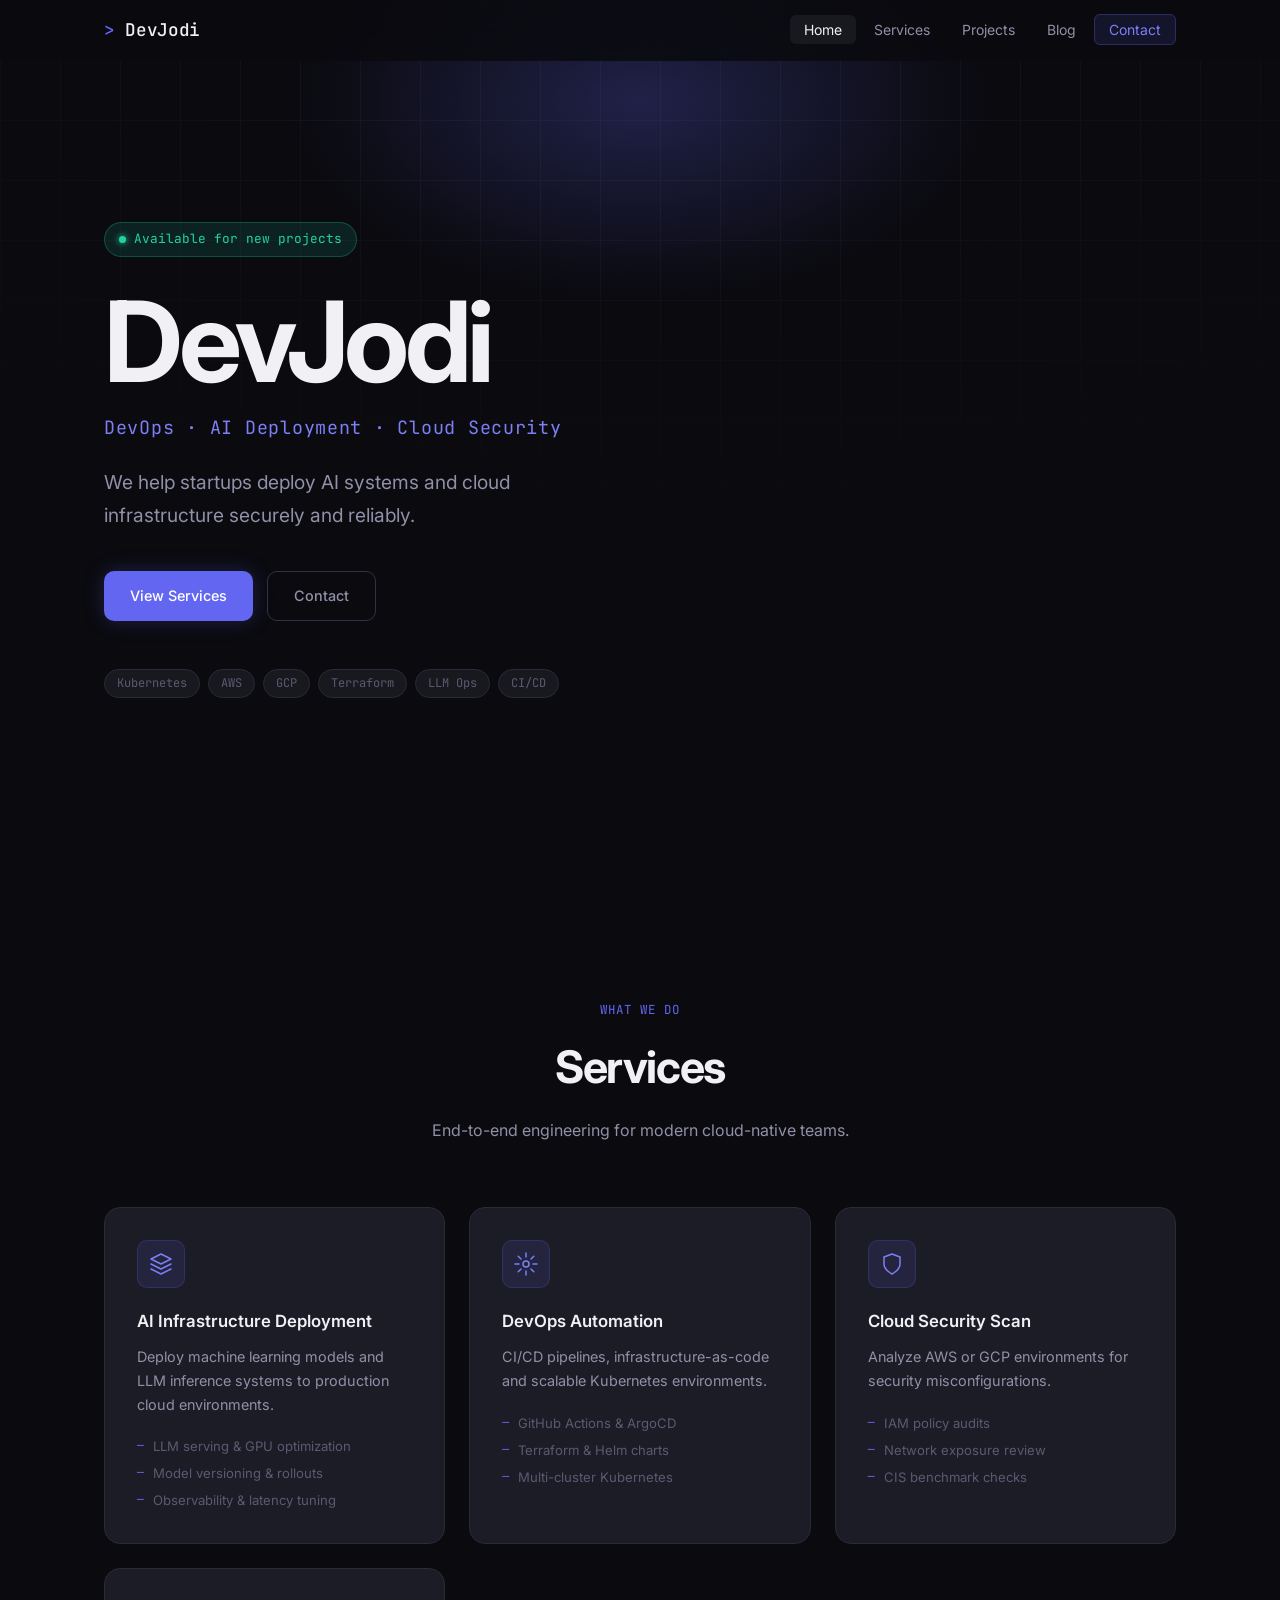
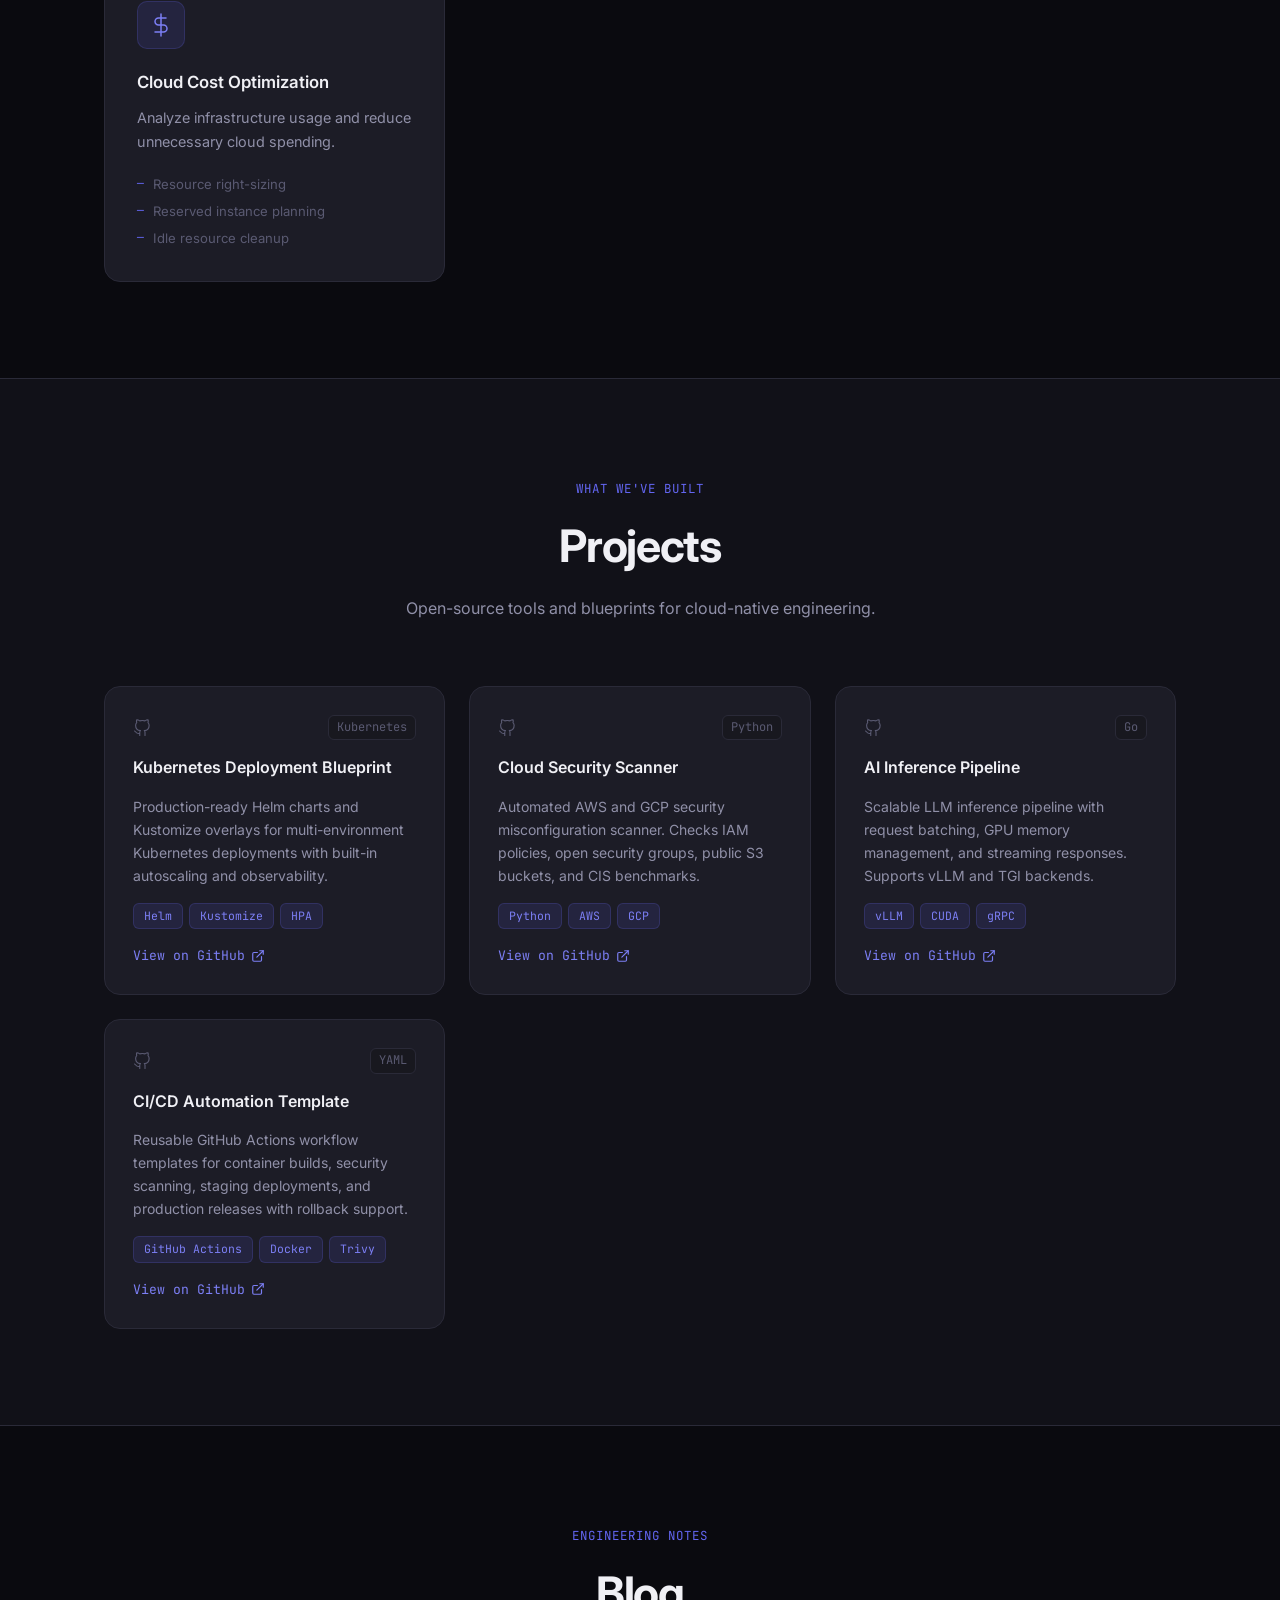
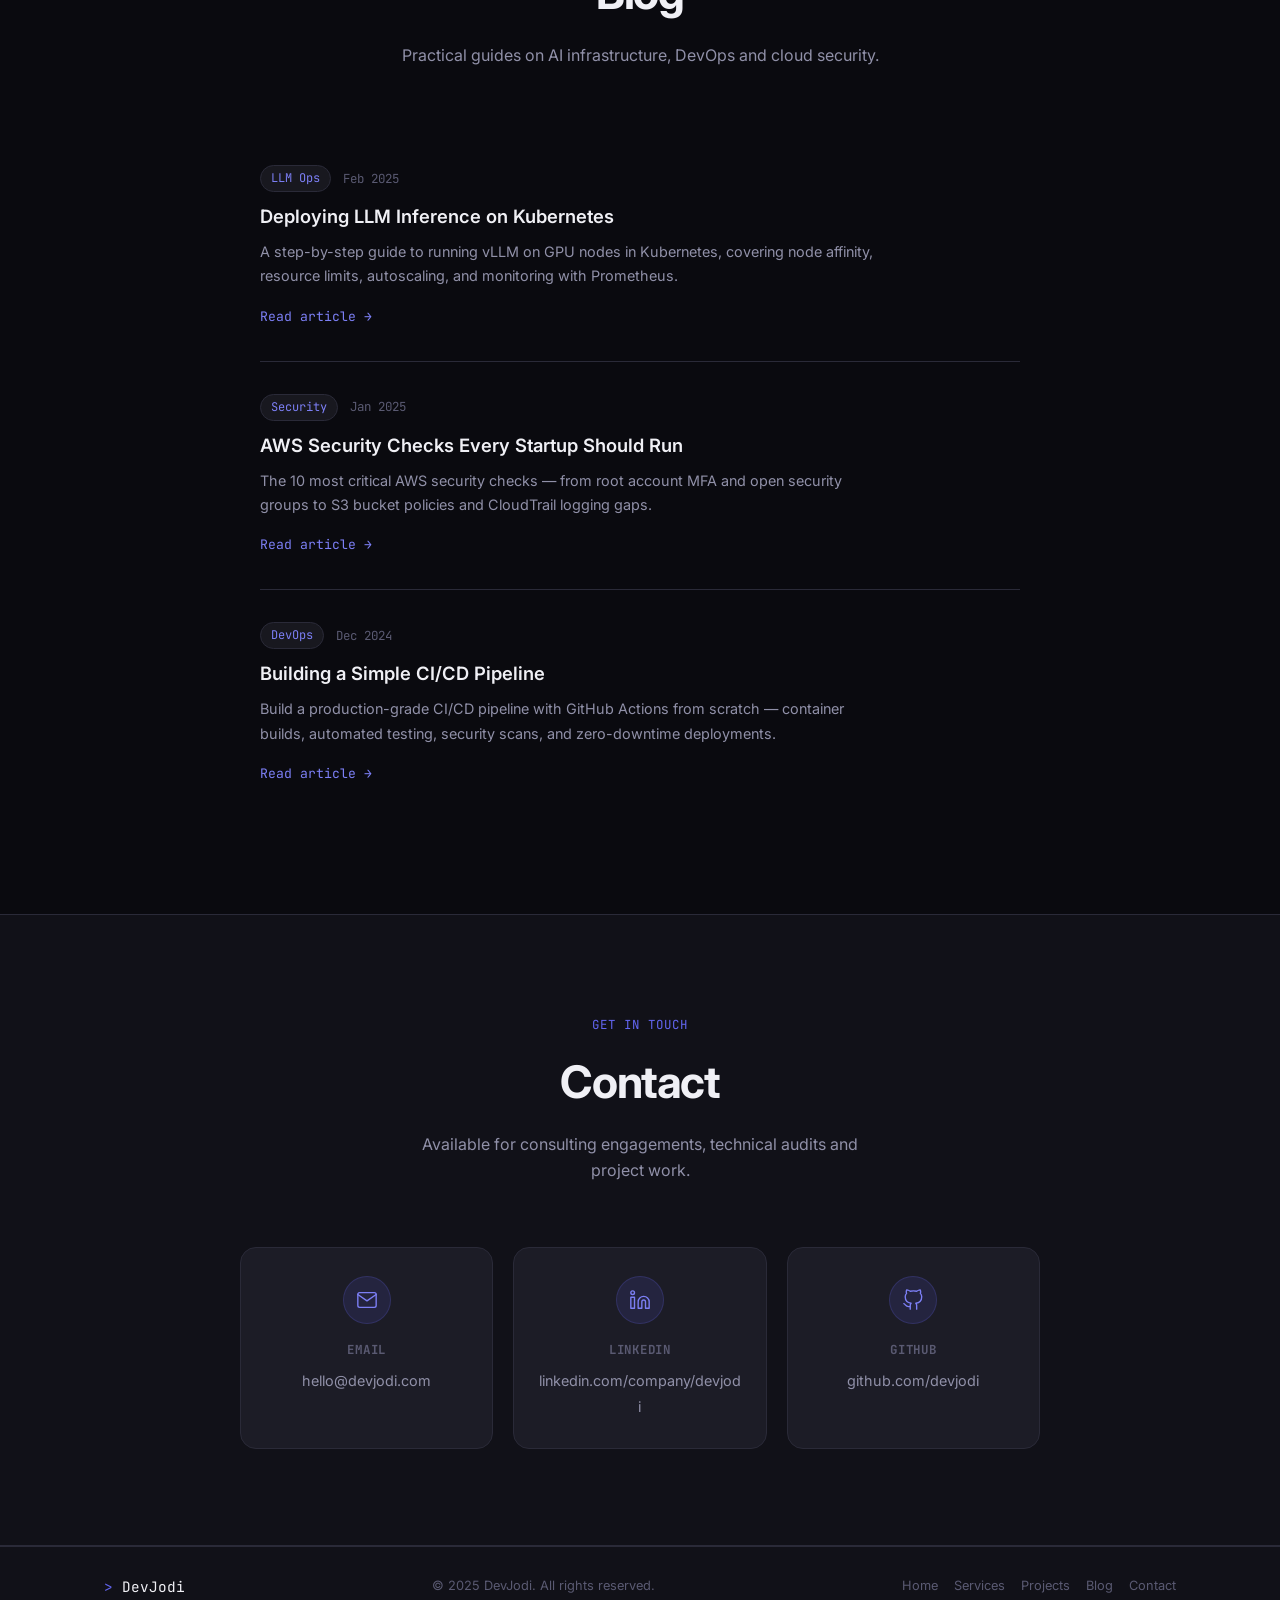
==== index.html @ d2d3ab23 "Initial commit: DevJodi static studio site Co-Authored-By: Claude Sonnet 4.6 <noreply@anthropic.com>" ====
<!DOCTYPE html>
<html lang="en">
<head>
  <meta charset="UTF-8" />
  <meta name="viewport" content="width=device-width, initial-scale=1.0" />
  <meta name="description" content="DevJodi — DevOps, AI Deployment and Cloud Security consulting studio. We help startups deploy AI systems and cloud infrastructure securely and reliably." />
  <meta name="keywords" content="DevOps, AI deployment, cloud security, Kubernetes, AWS, GCP, CI/CD, MLOps, infrastructure" />
  <meta name="author" content="DevJodi" />
  <meta property="og:title" content="DevJodi — DevOps · AI Deployment · Cloud Security" />
  <meta property="og:description" content="We help startups deploy AI systems and cloud infrastructure securely and reliably." />
  <meta property="og:type" content="website" />
  <meta property="og:url" content="https://devjodi.com" />
  <meta name="twitter:card" content="summary_large_image" />
  <meta name="twitter:title" content="DevJodi — DevOps · AI Deployment · Cloud Security" />
  <meta name="twitter:description" content="We help startups deploy AI systems and cloud infrastructure securely and reliably." />
  <title>DevJodi — DevOps · AI Deployment · Cloud Security</title>
  <link rel="canonical" href="https://devjodi.com" />
  <link rel="stylesheet" href="assets/css/style.css" />
  <link rel="preconnect" href="https://fonts.googleapis.com" />
  <link rel="preconnect" href="https://fonts.gstatic.com" crossorigin />
  <link href="https://fonts.googleapis.com/css2?family=Inter:wght@400;500;600;700&family=JetBrains+Mono:wght@400;500&display=swap" rel="stylesheet" />
</head>
<body>

  <!-- Navigation -->
  <nav class="nav" id="nav">
    <div class="nav__inner">
      <a href="#home" class="nav__logo">DevJodi</a>
      <button class="nav__toggle" id="navToggle" aria-label="Toggle menu" aria-expanded="false">
        <span></span><span></span><span></span>
      </button>
      <ul class="nav__links" id="navLinks">
        <li><a href="#home" class="nav__link">Home</a></li>
        <li><a href="#services" class="nav__link">Services</a></li>
        <li><a href="#projects" class="nav__link">Projects</a></li>
        <li><a href="#blog" class="nav__link">Blog</a></li>
        <li><a href="#contact" class="nav__link nav__link--cta">Contact</a></li>
      </ul>
    </div>
  </nav>

  <main>

    <!-- Hero / Home -->
    <section class="hero" id="home">
      <div class="container">
        <div class="hero__badge">
          <span class="badge__dot"></span>
          Available for new projects
        </div>
        <h1 class="hero__title">DevJodi</h1>
        <p class="hero__subtitle">DevOps · AI Deployment · Cloud Security</p>
        <p class="hero__description">
          We help startups deploy AI systems and cloud infrastructure securely and reliably.
        </p>
        <div class="hero__actions">
          <a href="#services" class="btn btn--primary">View Services</a>
          <a href="#contact" class="btn btn--ghost">Contact</a>
        </div>
        <div class="hero__tech">
          <span class="tech-tag">Kubernetes</span>
          <span class="tech-tag">AWS</span>
          <span class="tech-tag">GCP</span>
          <span class="tech-tag">Terraform</span>
          <span class="tech-tag">LLM Ops</span>
          <span class="tech-tag">CI/CD</span>
        </div>
      </div>
    </section>

    <!-- Services -->
    <section class="section" id="services">
      <div class="container">
        <div class="section__header">
          <span class="section__label">What we do</span>
          <h2 class="section__title">Services</h2>
          <p class="section__desc">End-to-end engineering for modern cloud-native teams.</p>
        </div>
        <div class="grid grid--2">

          <div class="card">
            <div class="card__icon">
              <svg width="24" height="24" viewBox="0 0 24 24" fill="none" stroke="currentColor" stroke-width="1.5" stroke-linecap="round" stroke-linejoin="round"><path d="M12 2L2 7l10 5 10-5-10-5z"/><path d="M2 17l10 5 10-5"/><path d="M2 12l10 5 10-5"/></svg>
            </div>
            <h3 class="card__title">AI Infrastructure Deployment</h3>
            <p class="card__text">Deploy machine learning models and LLM inference systems to production cloud environments.</p>
            <ul class="card__list">
              <li>LLM serving &amp; GPU optimization</li>
              <li>Model versioning &amp; rollouts</li>
              <li>Observability &amp; latency tuning</li>
            </ul>
          </div>

          <div class="card">
            <div class="card__icon">
              <svg width="24" height="24" viewBox="0 0 24 24" fill="none" stroke="currentColor" stroke-width="1.5" stroke-linecap="round" stroke-linejoin="round"><circle cx="12" cy="12" r="3"/><path d="M12 1v4M12 19v4M4.22 4.22l2.83 2.83M16.95 16.95l2.83 2.83M1 12h4M19 12h4M4.22 19.78l2.83-2.83M16.95 7.05l2.83-2.83"/></svg>
            </div>
            <h3 class="card__title">DevOps Automation</h3>
            <p class="card__text">CI/CD pipelines, infrastructure-as-code and scalable Kubernetes environments.</p>
            <ul class="card__list">
              <li>GitHub Actions &amp; ArgoCD</li>
              <li>Terraform &amp; Helm charts</li>
              <li>Multi-cluster Kubernetes</li>
            </ul>
          </div>

          <div class="card">
            <div class="card__icon">
              <svg width="24" height="24" viewBox="0 0 24 24" fill="none" stroke="currentColor" stroke-width="1.5" stroke-linecap="round" stroke-linejoin="round"><path d="M12 22s8-4 8-10V5l-8-3-8 3v7c0 6 8 10 8 10z"/></svg>
            </div>
            <h3 class="card__title">Cloud Security Scan</h3>
            <p class="card__text">Analyze AWS or GCP environments for security misconfigurations.</p>
            <ul class="card__list">
              <li>IAM policy audits</li>
              <li>Network exposure review</li>
              <li>CIS benchmark checks</li>
            </ul>
          </div>

          <div class="card">
            <div class="card__icon">
              <svg width="24" height="24" viewBox="0 0 24 24" fill="none" stroke="currentColor" stroke-width="1.5" stroke-linecap="round" stroke-linejoin="round"><line x1="12" y1="1" x2="12" y2="23"/><path d="M17 5H9.5a3.5 3.5 0 0 0 0 7h5a3.5 3.5 0 0 1 0 7H6"/></svg>
            </div>
            <h3 class="card__title">Cloud Cost Optimization</h3>
            <p class="card__text">Analyze infrastructure usage and reduce unnecessary cloud spending.</p>
            <ul class="card__list">
              <li>Resource right-sizing</li>
              <li>Reserved instance planning</li>
              <li>Idle resource cleanup</li>
            </ul>
          </div>

        </div>
      </div>
    </section>

    <!-- Projects -->
    <section class="section section--alt" id="projects">
      <div class="container">
        <div class="section__header">
          <span class="section__label">What we've built</span>
          <h2 class="section__title">Projects</h2>
          <p class="section__desc">Open-source tools and blueprints for cloud-native engineering.</p>
        </div>
        <div class="grid grid--2">

          <div class="project-card">
            <div class="project-card__header">
              <svg class="project-card__repo-icon" width="18" height="18" viewBox="0 0 24 24" fill="none" stroke="currentColor" stroke-width="1.5" stroke-linecap="round" stroke-linejoin="round"><path d="M9 19c-5 1.5-5-2.5-7-3m14 6v-3.87a3.37 3.37 0 0 0-.94-2.61c3.14-.35 6.44-1.54 6.44-7A5.44 5.44 0 0 0 20 4.77 5.07 5.07 0 0 0 19.91 1S18.73.65 16 2.48a13.38 13.38 0 0 0-7 0C6.27.65 5.09 1 5.09 1A5.07 5.07 0 0 0 5 4.77a5.44 5.44 0 0 0-1.5 3.78c0 5.42 3.3 6.61 6.44 7A3.37 3.37 0 0 0 9 18.13V22"/></svg>
              <span class="project-card__lang">Kubernetes</span>
            </div>
            <h3 class="project-card__title">Kubernetes Deployment Blueprint</h3>
            <p class="project-card__text">Production-ready Helm charts and Kustomize overlays for multi-environment Kubernetes deployments with built-in autoscaling and observability.</p>
            <div class="project-card__tags">
              <span class="tag">Helm</span>
              <span class="tag">Kustomize</span>
              <span class="tag">HPA</span>
            </div>
            <a href="https://github.com/devjodi" class="project-card__link" target="_blank" rel="noopener noreferrer">
              View on GitHub
              <svg width="14" height="14" viewBox="0 0 24 24" fill="none" stroke="currentColor" stroke-width="2" stroke-linecap="round" stroke-linejoin="round"><path d="M18 13v6a2 2 0 0 1-2 2H5a2 2 0 0 1-2-2V8a2 2 0 0 1 2-2h6"/><polyline points="15 3 21 3 21 9"/><line x1="10" y1="14" x2="21" y2="3"/></svg>
            </a>
          </div>

          <div class="project-card">
            <div class="project-card__header">
              <svg class="project-card__repo-icon" width="18" height="18" viewBox="0 0 24 24" fill="none" stroke="currentColor" stroke-width="1.5" stroke-linecap="round" stroke-linejoin="round"><path d="M9 19c-5 1.5-5-2.5-7-3m14 6v-3.87a3.37 3.37 0 0 0-.94-2.61c3.14-.35 6.44-1.54 6.44-7A5.44 5.44 0 0 0 20 4.77 5.07 5.07 0 0 0 19.91 1S18.73.65 16 2.48a13.38 13.38 0 0 0-7 0C6.27.65 5.09 1 5.09 1A5.07 5.07 0 0 0 5 4.77a5.44 5.44 0 0 0-1.5 3.78c0 5.42 3.3 6.61 6.44 7A3.37 3.37 0 0 0 9 18.13V22"/></svg>
              <span class="project-card__lang">Python</span>
            </div>
            <h3 class="project-card__title">Cloud Security Scanner</h3>
            <p class="project-card__text">Automated AWS and GCP security misconfiguration scanner. Checks IAM policies, open security groups, public S3 buckets, and CIS benchmarks.</p>
            <div class="project-card__tags">
              <span class="tag">Python</span>
              <span class="tag">AWS</span>
              <span class="tag">GCP</span>
            </div>
            <a href="https://github.com/devjodi" class="project-card__link" target="_blank" rel="noopener noreferrer">
              View on GitHub
              <svg width="14" height="14" viewBox="0 0 24 24" fill="none" stroke="currentColor" stroke-width="2" stroke-linecap="round" stroke-linejoin="round"><path d="M18 13v6a2 2 0 0 1-2 2H5a2 2 0 0 1-2-2V8a2 2 0 0 1 2-2h6"/><polyline points="15 3 21 3 21 9"/><line x1="10" y1="14" x2="21" y2="3"/></svg>
            </a>
          </div>

          <div class="project-card">
            <div class="project-card__header">
              <svg class="project-card__repo-icon" width="18" height="18" viewBox="0 0 24 24" fill="none" stroke="currentColor" stroke-width="1.5" stroke-linecap="round" stroke-linejoin="round"><path d="M9 19c-5 1.5-5-2.5-7-3m14 6v-3.87a3.37 3.37 0 0 0-.94-2.61c3.14-.35 6.44-1.54 6.44-7A5.44 5.44 0 0 0 20 4.77 5.07 5.07 0 0 0 19.91 1S18.73.65 16 2.48a13.38 13.38 0 0 0-7 0C6.27.65 5.09 1 5.09 1A5.07 5.07 0 0 0 5 4.77a5.44 5.44 0 0 0-1.5 3.78c0 5.42 3.3 6.61 6.44 7A3.37 3.37 0 0 0 9 18.13V22"/></svg>
              <span class="project-card__lang">Go</span>
            </div>
            <h3 class="project-card__title">AI Inference Pipeline</h3>
            <p class="project-card__text">Scalable LLM inference pipeline with request batching, GPU memory management, and streaming responses. Supports vLLM and TGI backends.</p>
            <div class="project-card__tags">
              <span class="tag">vLLM</span>
              <span class="tag">CUDA</span>
              <span class="tag">gRPC</span>
            </div>
            <a href="https://github.com/devjodi" class="project-card__link" target="_blank" rel="noopener noreferrer">
              View on GitHub
              <svg width="14" height="14" viewBox="0 0 24 24" fill="none" stroke="currentColor" stroke-width="2" stroke-linecap="round" stroke-linejoin="round"><path d="M18 13v6a2 2 0 0 1-2 2H5a2 2 0 0 1-2-2V8a2 2 0 0 1 2-2h6"/><polyline points="15 3 21 3 21 9"/><line x1="10" y1="14" x2="21" y2="3"/></svg>
            </a>
          </div>

          <div class="project-card">
            <div class="project-card__header">
              <svg class="project-card__repo-icon" width="18" height="18" viewBox="0 0 24 24" fill="none" stroke="currentColor" stroke-width="1.5" stroke-linecap="round" stroke-linejoin="round"><path d="M9 19c-5 1.5-5-2.5-7-3m14 6v-3.87a3.37 3.37 0 0 0-.94-2.61c3.14-.35 6.44-1.54 6.44-7A5.44 5.44 0 0 0 20 4.77 5.07 5.07 0 0 0 19.91 1S18.73.65 16 2.48a13.38 13.38 0 0 0-7 0C6.27.65 5.09 1 5.09 1A5.07 5.07 0 0 0 5 4.77a5.44 5.44 0 0 0-1.5 3.78c0 5.42 3.3 6.61 6.44 7A3.37 3.37 0 0 0 9 18.13V22"/></svg>
              <span class="project-card__lang">YAML</span>
            </div>
            <h3 class="project-card__title">CI/CD Automation Template</h3>
            <p class="project-card__text">Reusable GitHub Actions workflow templates for container builds, security scanning, staging deployments, and production releases with rollback support.</p>
            <div class="project-card__tags">
              <span class="tag">GitHub Actions</span>
              <span class="tag">Docker</span>
              <span class="tag">Trivy</span>
            </div>
            <a href="https://github.com/devjodi" class="project-card__link" target="_blank" rel="noopener noreferrer">
              View on GitHub
              <svg width="14" height="14" viewBox="0 0 24 24" fill="none" stroke="currentColor" stroke-width="2" stroke-linecap="round" stroke-linejoin="round"><path d="M18 13v6a2 2 0 0 1-2 2H5a2 2 0 0 1-2-2V8a2 2 0 0 1 2-2h6"/><polyline points="15 3 21 3 21 9"/><line x1="10" y1="14" x2="21" y2="3"/></svg>
            </a>
          </div>

        </div>
      </div>
    </section>

    <!-- Blog -->
    <section class="section" id="blog">
      <div class="container">
        <div class="section__header">
          <span class="section__label">Engineering notes</span>
          <h2 class="section__title">Blog</h2>
          <p class="section__desc">Practical guides on AI infrastructure, DevOps and cloud security.</p>
        </div>
        <div class="blog-list">

          <article class="blog-item">
            <div class="blog-item__meta">
              <span class="blog-item__tag">LLM Ops</span>
              <time class="blog-item__date">Feb 2025</time>
            </div>
            <h3 class="blog-item__title">
              <a href="#blog">Deploying LLM Inference on Kubernetes</a>
            </h3>
            <p class="blog-item__excerpt">A step-by-step guide to running vLLM on GPU nodes in Kubernetes, covering node affinity, resource limits, autoscaling, and monitoring with Prometheus.</p>
            <a href="#blog" class="blog-item__read">Read article →</a>
          </article>

          <article class="blog-item">
            <div class="blog-item__meta">
              <span class="blog-item__tag">Security</span>
              <time class="blog-item__date">Jan 2025</time>
            </div>
            <h3 class="blog-item__title">
              <a href="#blog">AWS Security Checks Every Startup Should Run</a>
            </h3>
            <p class="blog-item__excerpt">The 10 most critical AWS security checks — from root account MFA and open security groups to S3 bucket policies and CloudTrail logging gaps.</p>
            <a href="#blog" class="blog-item__read">Read article →</a>
          </article>

          <article class="blog-item">
            <div class="blog-item__meta">
              <span class="blog-item__tag">DevOps</span>
              <time class="blog-item__date">Dec 2024</time>
            </div>
            <h3 class="blog-item__title">
              <a href="#blog">Building a Simple CI/CD Pipeline</a>
            </h3>
            <p class="blog-item__excerpt">Build a production-grade CI/CD pipeline with GitHub Actions from scratch — container builds, automated testing, security scans, and zero-downtime deployments.</p>
            <a href="#blog" class="blog-item__read">Read article →</a>
          </article>

        </div>
      </div>
    </section>

    <!-- Contact -->
    <section class="section section--alt" id="contact">
      <div class="container">
        <div class="section__header">
          <span class="section__label">Get in touch</span>
          <h2 class="section__title">Contact</h2>
          <p class="section__desc">Available for consulting engagements, technical audits and project work.</p>
        </div>
        <div class="contact-grid">

          <div class="contact-card">
            <div class="contact-card__icon">
              <svg width="22" height="22" viewBox="0 0 24 24" fill="none" stroke="currentColor" stroke-width="1.5" stroke-linecap="round" stroke-linejoin="round"><path d="M4 4h16c1.1 0 2 .9 2 2v12c0 1.1-.9 2-2 2H4c-1.1 0-2-.9-2-2V6c0-1.1.9-2 2-2z"/><polyline points="22,6 12,13 2,6"/></svg>
            </div>
            <h3 class="contact-card__label">Email</h3>
            <a href="mailto:hello@devjodi.com" class="contact-card__value">hello@devjodi.com</a>
          </div>

          <div class="contact-card">
            <div class="contact-card__icon">
              <svg width="22" height="22" viewBox="0 0 24 24" fill="none" stroke="currentColor" stroke-width="1.5" stroke-linecap="round" stroke-linejoin="round"><path d="M16 8a6 6 0 0 1 6 6v7h-4v-7a2 2 0 0 0-2-2 2 2 0 0 0-2 2v7h-4v-7a6 6 0 0 1 6-6z"/><rect x="2" y="9" width="4" height="12"/><circle cx="4" cy="4" r="2"/></svg>
            </div>
            <h3 class="contact-card__label">LinkedIn</h3>
            <a href="https://linkedin.com/company/devjodi" class="contact-card__value" target="_blank" rel="noopener noreferrer">linkedin.com/company/devjodi</a>
          </div>

          <div class="contact-card">
            <div class="contact-card__icon">
              <svg width="22" height="22" viewBox="0 0 24 24" fill="none" stroke="currentColor" stroke-width="1.5" stroke-linecap="round" stroke-linejoin="round"><path d="M9 19c-5 1.5-5-2.5-7-3m14 6v-3.87a3.37 3.37 0 0 0-.94-2.61c3.14-.35 6.44-1.54 6.44-7A5.44 5.44 0 0 0 20 4.77 5.07 5.07 0 0 0 19.91 1S18.73.65 16 2.48a13.38 13.38 0 0 0-7 0C6.27.65 5.09 1 5.09 1A5.07 5.07 0 0 0 5 4.77a5.44 5.44 0 0 0-1.5 3.78c0 5.42 3.3 6.61 6.44 7A3.37 3.37 0 0 0 9 18.13V22"/></svg>
            </div>
            <h3 class="contact-card__label">GitHub</h3>
            <a href="https://github.com/devjodi" class="contact-card__value" target="_blank" rel="noopener noreferrer">github.com/devjodi</a>
          </div>

        </div>
      </div>
    </section>

  </main>

  <!-- Footer -->
  <footer class="footer">
    <div class="container">
      <div class="footer__inner">
        <span class="footer__brand">DevJodi</span>
        <span class="footer__copy">&copy; 2025 DevJodi. All rights reserved.</span>
        <nav class="footer__nav" aria-label="Footer navigation">
          <a href="#home">Home</a>
          <a href="#services">Services</a>
          <a href="#projects">Projects</a>
          <a href="#blog">Blog</a>
          <a href="#contact">Contact</a>
        </nav>
      </div>
    </div>
  </footer>

  <script src="assets/js/main.js"></script>
</body>
</html>
---- assets/css/style.css ----
/* ============================================================
   DevJodi — style.css
   Dark developer theme, mobile-first responsive layout
   ============================================================ */

/* ── Reset & base ─────────────────────────────────────────── */
*, *::before, *::after {
  box-sizing: border-box;
  margin: 0;
  padding: 0;
}

:root {
  /* Colors */
  --bg-base:      #0a0a0f;
  --bg-surface:   #111118;
  --bg-elevated:  #18181f;
  --bg-card:      #1c1c26;

  --border:       #2a2a38;
  --border-light: #323244;

  --text-primary:   #f0f0f5;
  --text-secondary: #9090a8;
  --text-muted:     #5a5a72;

  --accent:        #6366f1;     /* indigo */
  --accent-hover:  #7c7ff5;
  --accent-dim:    rgba(99,102,241,.12);
  --accent-glow:   rgba(99,102,241,.25);

  --green:   #22d3a2;
  --green-dim: rgba(34,211,162,.12);

  /* Typography */
  --font-sans: 'Inter', system-ui, -apple-system, sans-serif;
  --font-mono: 'JetBrains Mono', 'Fira Code', monospace;

  /* Spacing */
  --radius-sm:  6px;
  --radius-md:  10px;
  --radius-lg:  16px;

  /* Transitions */
  --transition: 200ms ease;
}

html {
  scroll-behavior: smooth;
  -webkit-text-size-adjust: 100%;
}

body {
  font-family: var(--font-sans);
  background-color: var(--bg-base);
  color: var(--text-primary);
  line-height: 1.6;
  min-height: 100vh;
  overflow-x: hidden;
}

img, svg { display: block; max-width: 100%; }

a {
  color: inherit;
  text-decoration: none;
}

ul { list-style: none; }

/* ── Scrollbar ────────────────────────────────────────────── */
::-webkit-scrollbar { width: 6px; }
::-webkit-scrollbar-track { background: var(--bg-base); }
::-webkit-scrollbar-thumb { background: var(--border-light); border-radius: 3px; }

/* ── Container ────────────────────────────────────────────── */
.container {
  width: 100%;
  max-width: 1120px;
  margin-inline: auto;
  padding-inline: 24px;
}

/* ── Grid ─────────────────────────────────────────────────── */
.grid {
  display: grid;
  gap: 24px;
}

.grid--2 {
  grid-template-columns: repeat(auto-fit, minmax(280px, 1fr));
}

/* ── Navigation ───────────────────────────────────────────── */
.nav {
  position: fixed;
  top: 0;
  inset-inline: 0;
  z-index: 100;
  background: rgba(10, 10, 15, 0.85);
  backdrop-filter: blur(16px);
  -webkit-backdrop-filter: blur(16px);
  border-bottom: 1px solid transparent;
  transition: border-color var(--transition), background var(--transition);
}

.nav.scrolled {
  border-bottom-color: var(--border);
}

.nav__inner {
  display: flex;
  align-items: center;
  justify-content: space-between;
  height: 60px;
  max-width: 1120px;
  margin-inline: auto;
  padding-inline: 24px;
}

.nav__logo {
  font-family: var(--font-mono);
  font-size: 1.1rem;
  font-weight: 500;
  color: var(--text-primary);
  letter-spacing: -0.02em;
}

.nav__logo::before {
  content: '> ';
  color: var(--accent);
}

.nav__links {
  display: flex;
  align-items: center;
  gap: 4px;
}

.nav__link {
  padding: 6px 14px;
  font-size: 0.875rem;
  color: var(--text-secondary);
  border-radius: var(--radius-sm);
  transition: color var(--transition), background var(--transition);
}

.nav__link:hover,
.nav__link.active {
  color: var(--text-primary);
  background: var(--bg-elevated);
}

.nav__link--cta {
  background: var(--accent-dim);
  color: var(--accent-hover);
  border: 1px solid rgba(99,102,241,.3);
}

.nav__link--cta:hover {
  background: var(--accent);
  color: #fff;
  border-color: var(--accent);
}

/* Hamburger */
.nav__toggle {
  display: none;
  flex-direction: column;
  justify-content: center;
  gap: 5px;
  width: 36px;
  height: 36px;
  background: none;
  border: 1px solid var(--border);
  border-radius: var(--radius-sm);
  cursor: pointer;
  padding: 6px;
}

.nav__toggle span {
  display: block;
  width: 100%;
  height: 2px;
  background: var(--text-secondary);
  border-radius: 2px;
  transition: transform var(--transition), opacity var(--transition);
}

.nav__toggle[aria-expanded="true"] span:nth-child(1) {
  transform: translateY(7px) rotate(45deg);
}
.nav__toggle[aria-expanded="true"] span:nth-child(2) {
  opacity: 0;
}
.nav__toggle[aria-expanded="true"] span:nth-child(3) {
  transform: translateY(-7px) rotate(-45deg);
}

/* ── Hero ─────────────────────────────────────────────────── */
.hero {
  min-height: 100svh;
  display: flex;
  align-items: center;
  padding: 100px 0 80px;
  position: relative;
  overflow: hidden;
}

/* Subtle grid background */
.hero::before {
  content: '';
  position: absolute;
  inset: 0;
  background-image:
    linear-gradient(var(--border) 1px, transparent 1px),
    linear-gradient(90deg, var(--border) 1px, transparent 1px);
  background-size: 60px 60px;
  opacity: 0.25;
  mask-image: radial-gradient(ellipse 80% 60% at 50% 0%, #000 40%, transparent 100%);
  -webkit-mask-image: radial-gradient(ellipse 80% 60% at 50% 0%, #000 40%, transparent 100%);
}

/* Glow orb */
.hero::after {
  content: '';
  position: absolute;
  top: -100px;
  left: 50%;
  transform: translateX(-50%);
  width: 700px;
  height: 400px;
  background: radial-gradient(ellipse, var(--accent-glow) 0%, transparent 70%);
  pointer-events: none;
}

.hero .container {
  position: relative;
  z-index: 1;
}

.hero__badge {
  display: inline-flex;
  align-items: center;
  gap: 8px;
  padding: 6px 14px;
  background: var(--green-dim);
  border: 1px solid rgba(34,211,162,.25);
  border-radius: 999px;
  font-size: 0.8rem;
  font-family: var(--font-mono);
  color: var(--green);
  margin-bottom: 28px;
}

.badge__dot {
  width: 7px;
  height: 7px;
  background: var(--green);
  border-radius: 50%;
  box-shadow: 0 0 6px var(--green);
  animation: pulse 2s ease-in-out infinite;
}

@keyframes pulse {
  0%, 100% { opacity: 1; }
  50%       { opacity: 0.4; }
}

.hero__title {
  font-size: clamp(3.5rem, 10vw, 7rem);
  font-weight: 700;
  letter-spacing: -0.04em;
  line-height: 1;
  margin-bottom: 16px;
  background: linear-gradient(135deg, var(--text-primary) 50%, var(--text-secondary) 100%);
  -webkit-background-clip: text;
  -webkit-text-fill-color: transparent;
  background-clip: text;
}

.hero__subtitle {
  font-family: var(--font-mono);
  font-size: clamp(0.9rem, 2.5vw, 1.15rem);
  color: var(--accent-hover);
  letter-spacing: 0.04em;
  margin-bottom: 24px;
}

.hero__description {
  font-size: clamp(1rem, 2vw, 1.2rem);
  color: var(--text-secondary);
  max-width: 520px;
  margin-bottom: 40px;
  line-height: 1.7;
}

.hero__actions {
  display: flex;
  flex-wrap: wrap;
  gap: 14px;
  margin-bottom: 48px;
}

.hero__tech {
  display: flex;
  flex-wrap: wrap;
  gap: 8px;
}

/* ── Buttons ──────────────────────────────────────────────── */
.btn {
  display: inline-flex;
  align-items: center;
  gap: 8px;
  padding: 12px 26px;
  border-radius: var(--radius-md);
  font-size: 0.9rem;
  font-weight: 500;
  cursor: pointer;
  border: none;
  transition: all var(--transition);
  white-space: nowrap;
}

.btn--primary {
  background: var(--accent);
  color: #fff;
  box-shadow: 0 0 20px var(--accent-glow);
}

.btn--primary:hover {
  background: var(--accent-hover);
  box-shadow: 0 0 30px var(--accent-glow);
  transform: translateY(-1px);
}

.btn--ghost {
  background: transparent;
  color: var(--text-secondary);
  border: 1px solid var(--border-light);
}

.btn--ghost:hover {
  background: var(--bg-elevated);
  color: var(--text-primary);
  border-color: var(--border-light);
}

/* ── Tags ─────────────────────────────────────────────────── */
.tech-tag {
  padding: 4px 12px;
  background: var(--bg-elevated);
  border: 1px solid var(--border);
  border-radius: 999px;
  font-family: var(--font-mono);
  font-size: 0.75rem;
  color: var(--text-muted);
}

.tag {
  padding: 3px 10px;
  background: var(--accent-dim);
  border: 1px solid rgba(99,102,241,.2);
  border-radius: var(--radius-sm);
  font-family: var(--font-mono);
  font-size: 0.72rem;
  color: var(--accent-hover);
}

/* ── Section base ─────────────────────────────────────────── */
.section {
  padding: 96px 0;
}

.section--alt {
  background: var(--bg-surface);
  border-top: 1px solid var(--border);
  border-bottom: 1px solid var(--border);
}

.section__header {
  text-align: center;
  margin-bottom: 64px;
}

.section__label {
  display: inline-block;
  font-family: var(--font-mono);
  font-size: 0.78rem;
  color: var(--accent);
  letter-spacing: 0.08em;
  text-transform: uppercase;
  margin-bottom: 12px;
}

.section__title {
  font-size: clamp(1.8rem, 4vw, 2.8rem);
  font-weight: 700;
  letter-spacing: -0.03em;
  margin-bottom: 14px;
}

.section__desc {
  font-size: 1rem;
  color: var(--text-secondary);
  max-width: 480px;
  margin-inline: auto;
}

/* ── Service cards ────────────────────────────────────────── */
.card {
  background: var(--bg-card);
  border: 1px solid var(--border);
  border-radius: var(--radius-lg);
  padding: 32px;
  transition: border-color var(--transition), transform var(--transition), box-shadow var(--transition);
}

.card:hover {
  border-color: var(--accent);
  transform: translateY(-3px);
  box-shadow: 0 8px 32px rgba(0,0,0,.4), 0 0 0 1px var(--accent-dim);
}

.card__icon {
  width: 48px;
  height: 48px;
  display: flex;
  align-items: center;
  justify-content: center;
  background: var(--accent-dim);
  border: 1px solid rgba(99,102,241,.2);
  border-radius: var(--radius-md);
  color: var(--accent-hover);
  margin-bottom: 20px;
}

.card__title {
  font-size: 1.05rem;
  font-weight: 600;
  margin-bottom: 10px;
}

.card__text {
  font-size: 0.9rem;
  color: var(--text-secondary);
  margin-bottom: 20px;
  line-height: 1.65;
}

.card__list {
  display: flex;
  flex-direction: column;
  gap: 6px;
}

.card__list li {
  font-size: 0.82rem;
  color: var(--text-muted);
  padding-left: 16px;
  position: relative;
}

.card__list li::before {
  content: '─';
  position: absolute;
  left: 0;
  color: var(--accent);
  font-size: 0.7rem;
  top: 1px;
}

/* ── Project cards ────────────────────────────────────────── */
.project-card {
  background: var(--bg-card);
  border: 1px solid var(--border);
  border-radius: var(--radius-lg);
  padding: 28px;
  display: flex;
  flex-direction: column;
  gap: 16px;
  transition: border-color var(--transition), transform var(--transition);
}

.project-card:hover {
  border-color: var(--border-light);
  transform: translateY(-2px);
}

.project-card__header {
  display: flex;
  align-items: center;
  gap: 10px;
}

.project-card__repo-icon {
  color: var(--text-muted);
}

.project-card__lang {
  font-family: var(--font-mono);
  font-size: 0.75rem;
  color: var(--text-muted);
  margin-left: auto;
  background: var(--bg-elevated);
  padding: 2px 8px;
  border-radius: var(--radius-sm);
  border: 1px solid var(--border);
}

.project-card__title {
  font-size: 1rem;
  font-weight: 600;
  line-height: 1.4;
}

.project-card__text {
  font-size: 0.875rem;
  color: var(--text-secondary);
  line-height: 1.65;
  flex: 1;
}

.project-card__tags {
  display: flex;
  flex-wrap: wrap;
  gap: 6px;
}

.project-card__link {
  display: inline-flex;
  align-items: center;
  gap: 6px;
  font-size: 0.82rem;
  font-family: var(--font-mono);
  color: var(--accent-hover);
  margin-top: auto;
  transition: gap var(--transition), color var(--transition);
}

.project-card__link:hover {
  gap: 10px;
  color: #fff;
}

/* ── Blog ─────────────────────────────────────────────────── */
.blog-list {
  display: flex;
  flex-direction: column;
  gap: 0;
  max-width: 760px;
  margin-inline: auto;
}

.blog-item {
  padding: 32px 0;
  border-bottom: 1px solid var(--border);
}

.blog-item:last-child {
  border-bottom: none;
}

.blog-item__meta {
  display: flex;
  align-items: center;
  gap: 12px;
  margin-bottom: 12px;
}

.blog-item__tag {
  padding: 3px 10px;
  background: var(--bg-elevated);
  border: 1px solid var(--border);
  border-radius: 999px;
  font-size: 0.75rem;
  font-family: var(--font-mono);
  color: var(--accent-hover);
}

.blog-item__date {
  font-size: 0.78rem;
  color: var(--text-muted);
  font-family: var(--font-mono);
}

.blog-item__title {
  font-size: 1.15rem;
  font-weight: 600;
  margin-bottom: 10px;
  line-height: 1.4;
}

.blog-item__title a {
  color: var(--text-primary);
  transition: color var(--transition);
}

.blog-item__title a:hover {
  color: var(--accent-hover);
}

.blog-item__excerpt {
  font-size: 0.9rem;
  color: var(--text-secondary);
  line-height: 1.7;
  margin-bottom: 14px;
  max-width: 620px;
}

.blog-item__read {
  font-size: 0.82rem;
  font-family: var(--font-mono);
  color: var(--accent-hover);
  transition: letter-spacing var(--transition);
}

.blog-item__read:hover {
  letter-spacing: 0.02em;
}

/* ── Contact ──────────────────────────────────────────────── */
.contact-grid {
  display: grid;
  grid-template-columns: repeat(auto-fit, minmax(220px, 1fr));
  gap: 20px;
  max-width: 800px;
  margin-inline: auto;
}

.contact-card {
  background: var(--bg-card);
  border: 1px solid var(--border);
  border-radius: var(--radius-lg);
  padding: 28px 24px;
  text-align: center;
  transition: border-color var(--transition), transform var(--transition);
}

.contact-card:hover {
  border-color: var(--accent);
  transform: translateY(-2px);
}

.contact-card__icon {
  width: 48px;
  height: 48px;
  display: flex;
  align-items: center;
  justify-content: center;
  background: var(--accent-dim);
  border: 1px solid rgba(99,102,241,.2);
  border-radius: 50%;
  color: var(--accent-hover);
  margin: 0 auto 16px;
}

.contact-card__label {
  font-size: 0.78rem;
  font-family: var(--font-mono);
  color: var(--text-muted);
  text-transform: uppercase;
  letter-spacing: 0.06em;
  margin-bottom: 8px;
}

.contact-card__value {
  font-size: 0.9rem;
  color: var(--text-secondary);
  word-break: break-word;
  transition: color var(--transition);
}

.contact-card__value:hover {
  color: var(--accent-hover);
}

/* ── Footer ───────────────────────────────────────────────── */
.footer {
  background: var(--bg-surface);
  border-top: 1px solid var(--border);
  padding: 28px 0;
}

.footer__inner {
  display: flex;
  flex-wrap: wrap;
  align-items: center;
  justify-content: space-between;
  gap: 16px;
}

.footer__brand {
  font-family: var(--font-mono);
  font-size: 0.9rem;
  color: var(--text-primary);
}

.footer__brand::before {
  content: '> ';
  color: var(--accent);
}

.footer__copy {
  font-size: 0.8rem;
  color: var(--text-muted);
}

.footer__nav {
  display: flex;
  flex-wrap: wrap;
  gap: 16px;
}

.footer__nav a {
  font-size: 0.8rem;
  color: var(--text-muted);
  transition: color var(--transition);
}

.footer__nav a:hover {
  color: var(--text-primary);
}

/* ── Mobile ───────────────────────────────────────────────── */
@media (max-width: 768px) {
  .nav__toggle {
    display: flex;
  }

  .nav__links {
    position: fixed;
    top: 60px;
    inset-inline: 0;
    background: var(--bg-surface);
    border-bottom: 1px solid var(--border);
    flex-direction: column;
    align-items: stretch;
    gap: 0;
    padding: 12px 16px 20px;
    transform: translateY(-110%);
    opacity: 0;
    pointer-events: none;
    transition: transform 250ms ease, opacity 250ms ease;
  }

  .nav__links.open {
    transform: translateY(0);
    opacity: 1;
    pointer-events: auto;
  }

  .nav__link {
    padding: 12px 16px;
    font-size: 0.95rem;
    border-radius: var(--radius-md);
  }

  .nav__link--cta {
    margin-top: 8px;
    text-align: center;
  }

  .hero {
    padding: 100px 0 64px;
    min-height: auto;
  }

  .section {
    padding: 72px 0;
  }

  .grid--2 {
    grid-template-columns: 1fr;
  }

  .footer__inner {
    flex-direction: column;
    text-align: center;
  }

  .footer__nav {
    justify-content: center;
  }
}

@media (max-width: 480px) {
  .container { padding-inline: 16px; }

  .hero__actions {
    flex-direction: column;
  }

  .btn {
    justify-content: center;
  }

  .contact-grid {
    grid-template-columns: 1fr;
  }
}
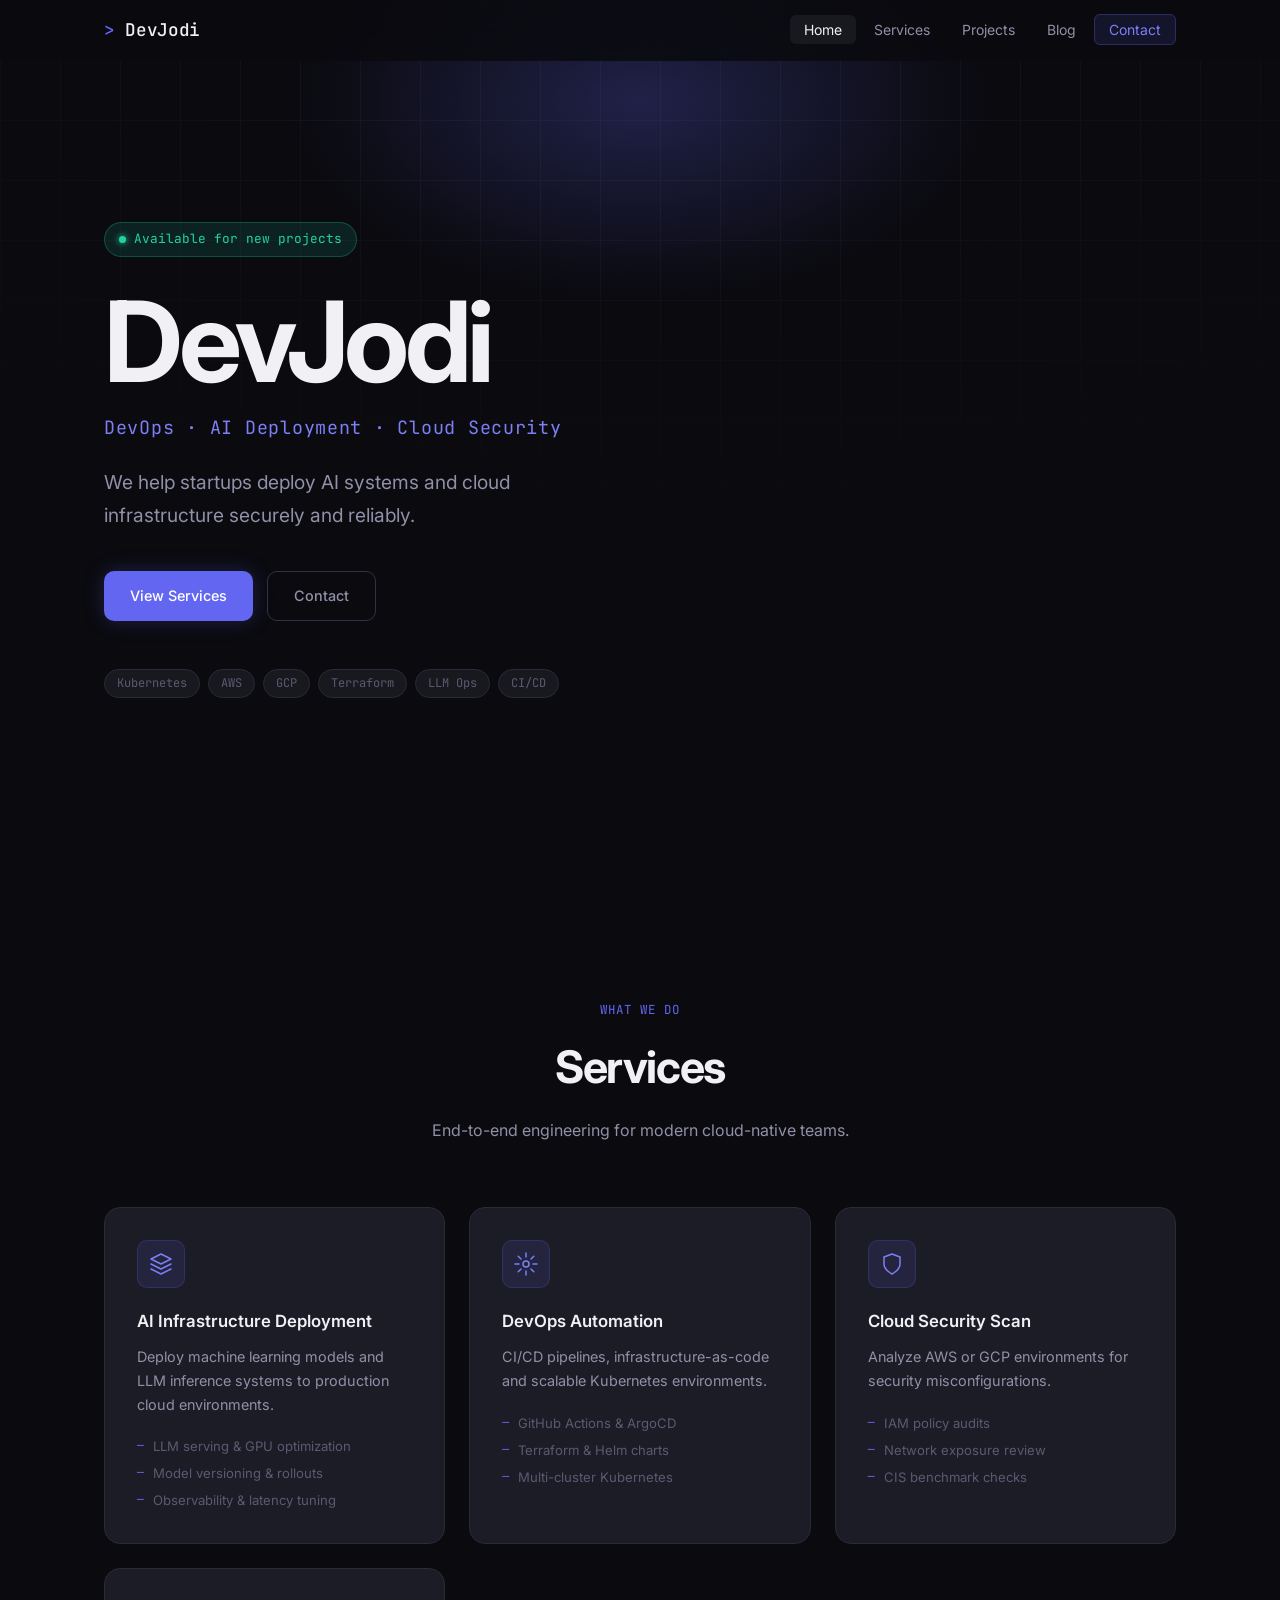
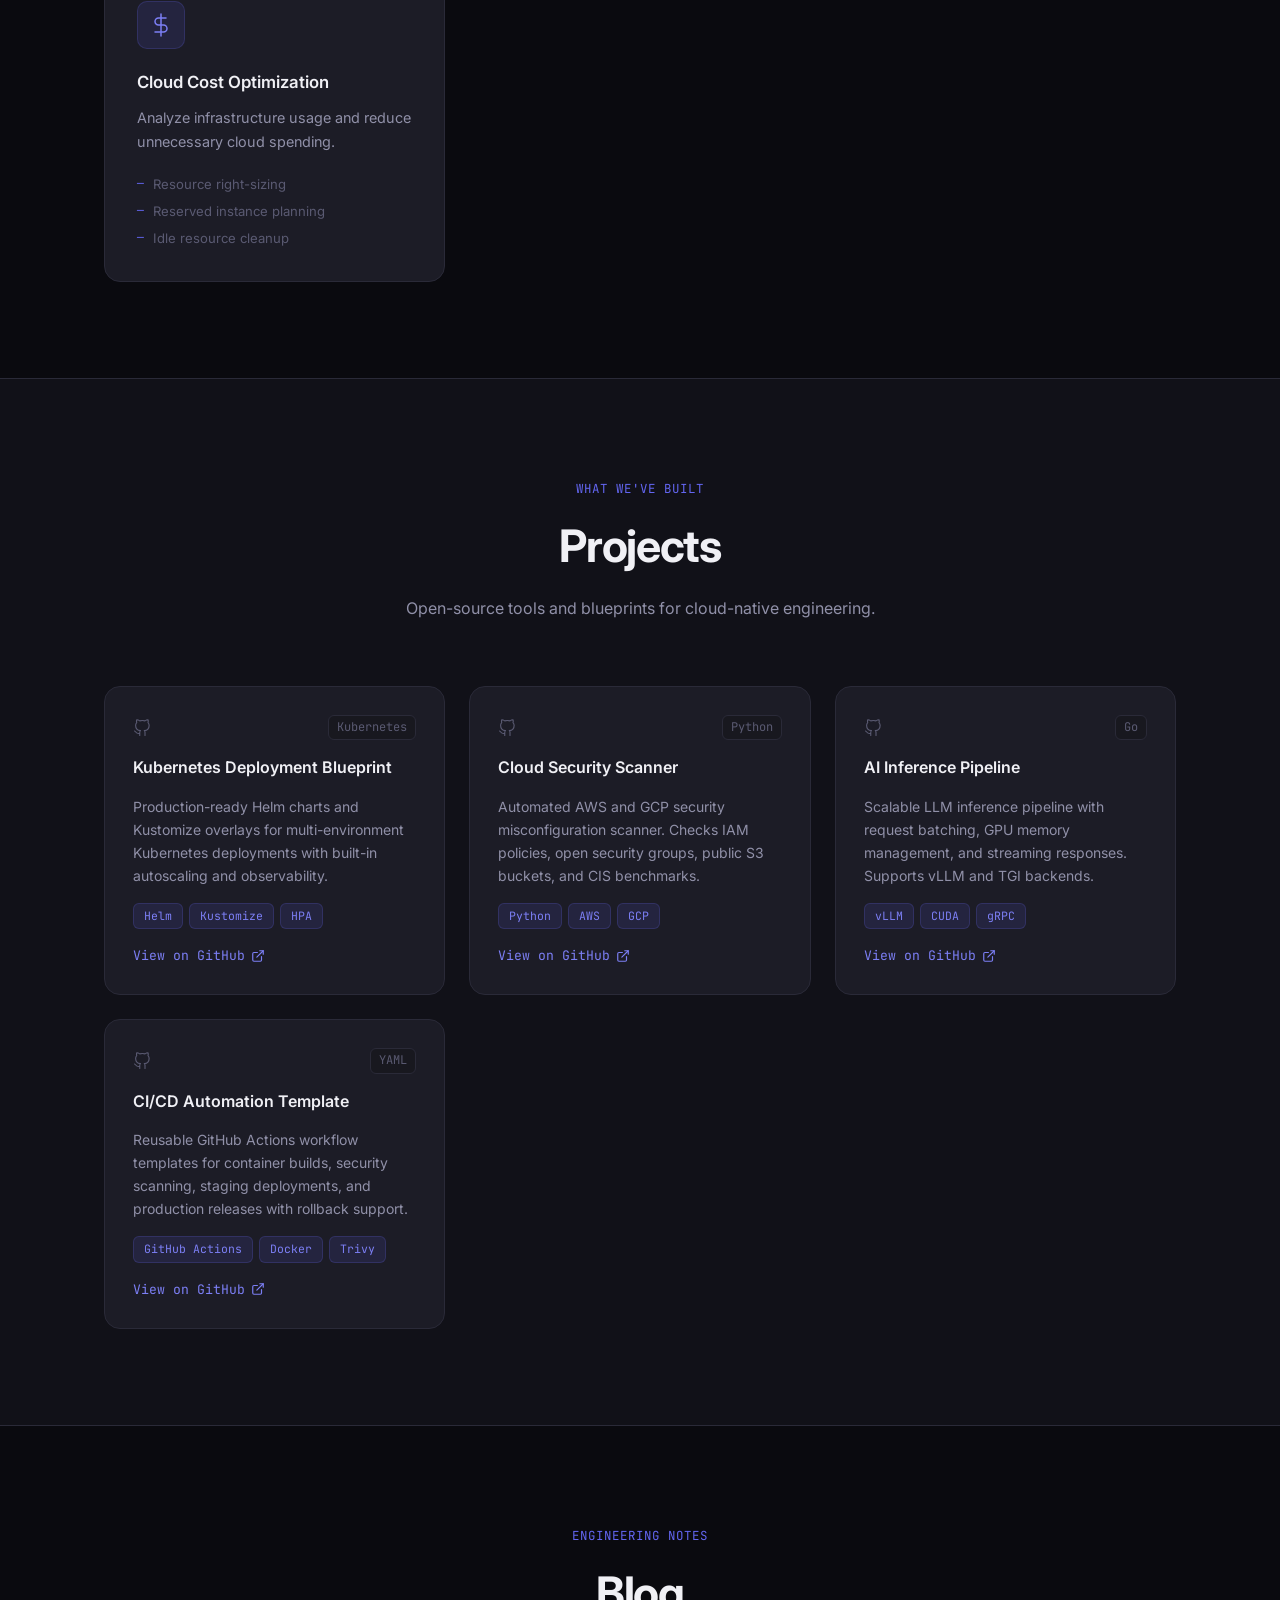
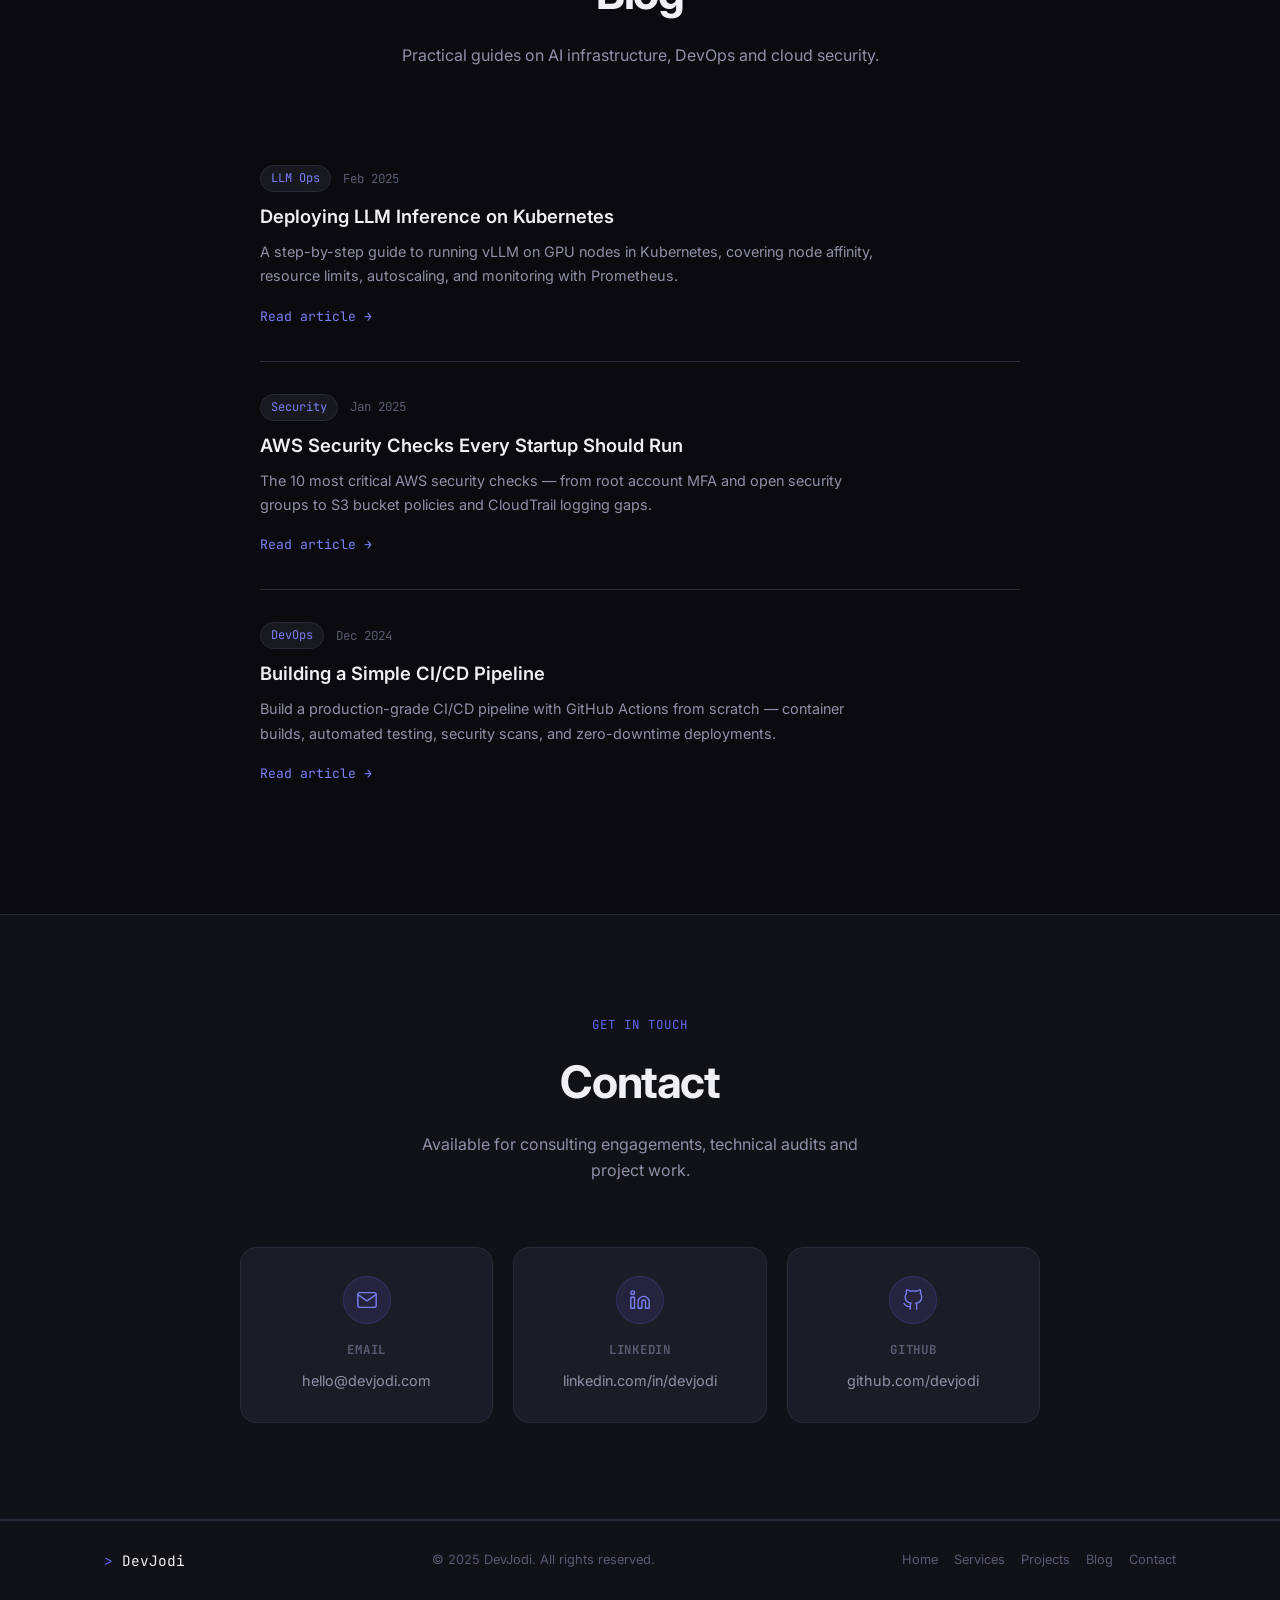
==== commit 9702b5d9: "Update LinkedIn URL to correct profile link Co-Authored-By: Claude Sonnet 4.6 <noreply@anthropic.com" ====
--- a/index.html
+++ b/index.html
@@ -15,6 +15,8 @@
   <meta name="twitter:description" content="We help startups deploy AI systems and cloud infrastructure securely and reliably." />
   <title>DevJodi — DevOps · AI Deployment · Cloud Security</title>
   <link rel="canonical" href="https://devjodi.com" />
+  <link rel="icon" type="image/svg+xml" href="assets/images/favicon.svg" />
+  <link rel="shortcut icon" href="assets/images/favicon.svg" />
   <link rel="stylesheet" href="assets/css/style.css" />
   <link rel="preconnect" href="https://fonts.googleapis.com" />
   <link rel="preconnect" href="https://fonts.gstatic.com" crossorigin />
@@ -293,7 +295,7 @@
               <svg width="22" height="22" viewBox="0 0 24 24" fill="none" stroke="currentColor" stroke-width="1.5" stroke-linecap="round" stroke-linejoin="round"><path d="M16 8a6 6 0 0 1 6 6v7h-4v-7a2 2 0 0 0-2-2 2 2 0 0 0-2 2v7h-4v-7a6 6 0 0 1 6-6z"/><rect x="2" y="9" width="4" height="12"/><circle cx="4" cy="4" r="2"/></svg>
             </div>
             <h3 class="contact-card__label">LinkedIn</h3>
-            <a href="https://linkedin.com/company/devjodi" class="contact-card__value" target="_blank" rel="noopener noreferrer">linkedin.com/company/devjodi</a>
+            <a href="https://www.linkedin.com/in/devjodi/" class="contact-card__value" target="_blank" rel="noopener noreferrer">linkedin.com/in/devjodi</a>
           </div>
 
           <div class="contact-card">
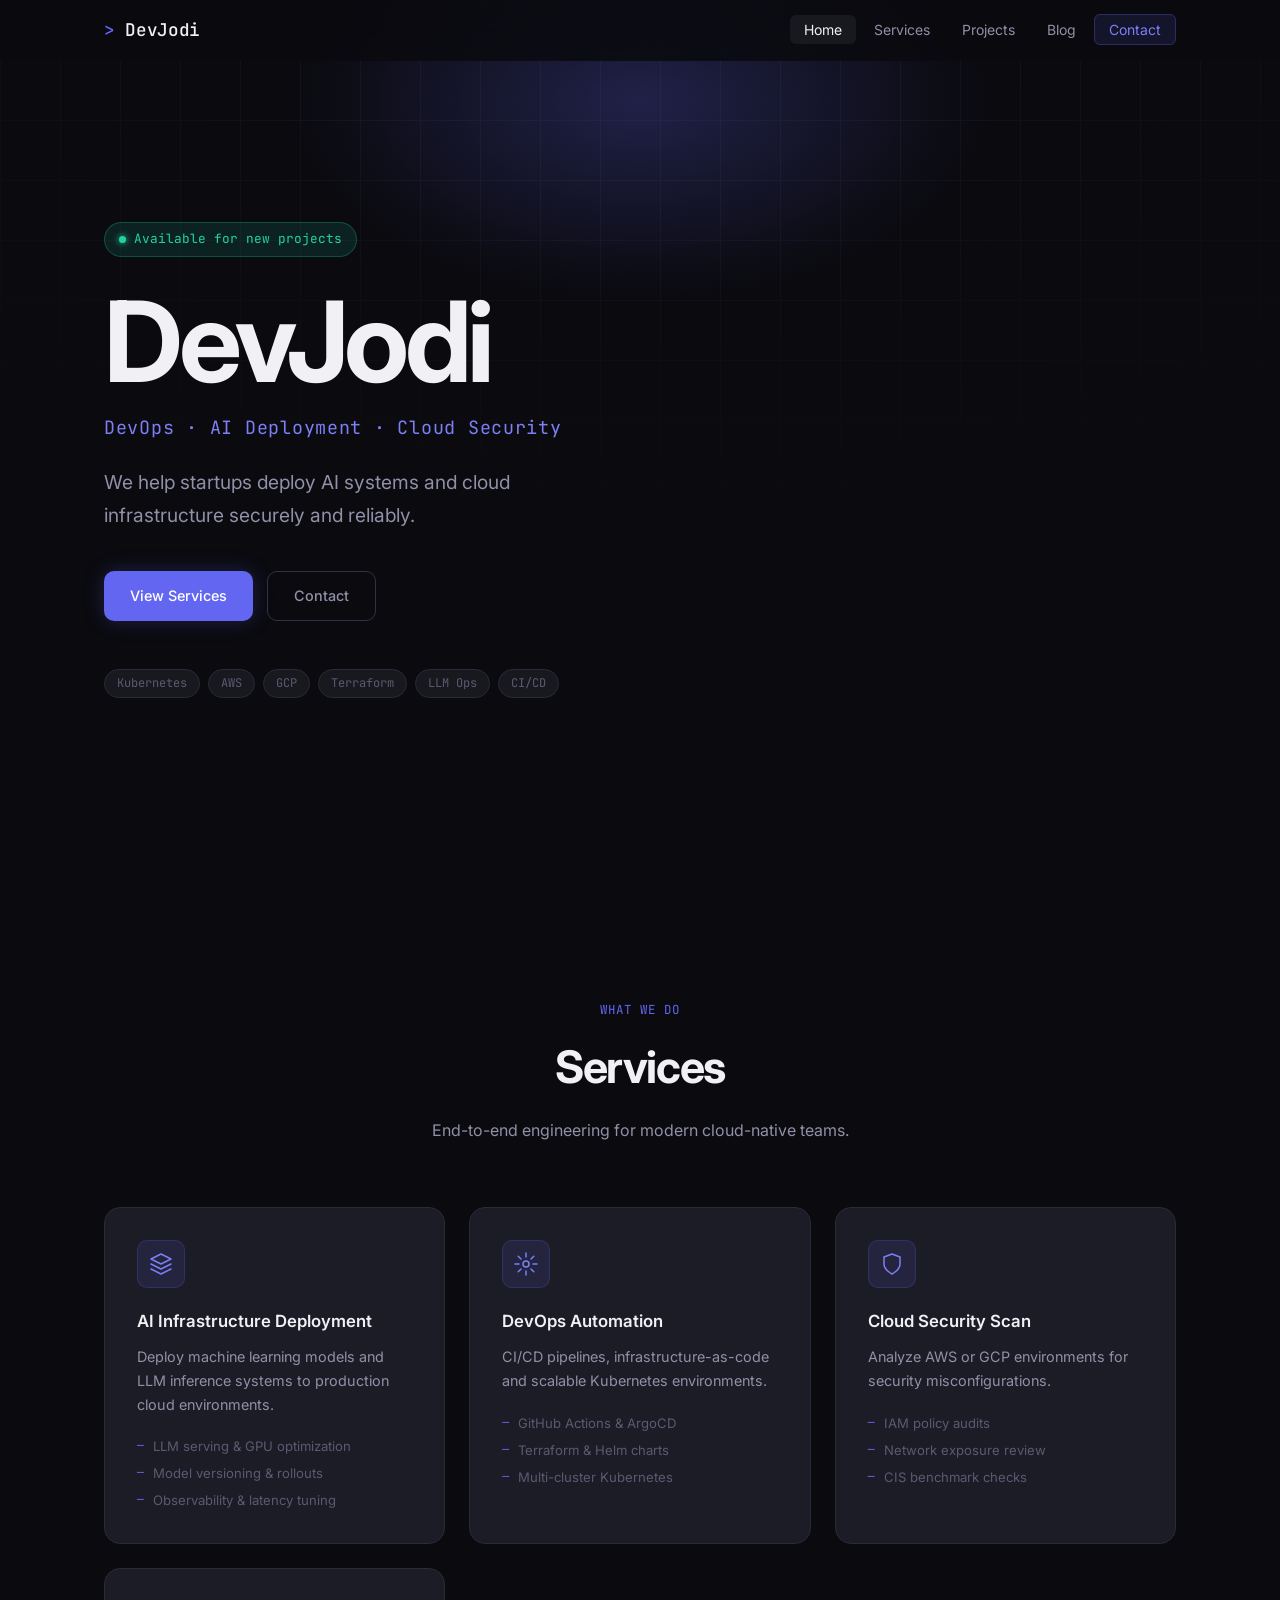
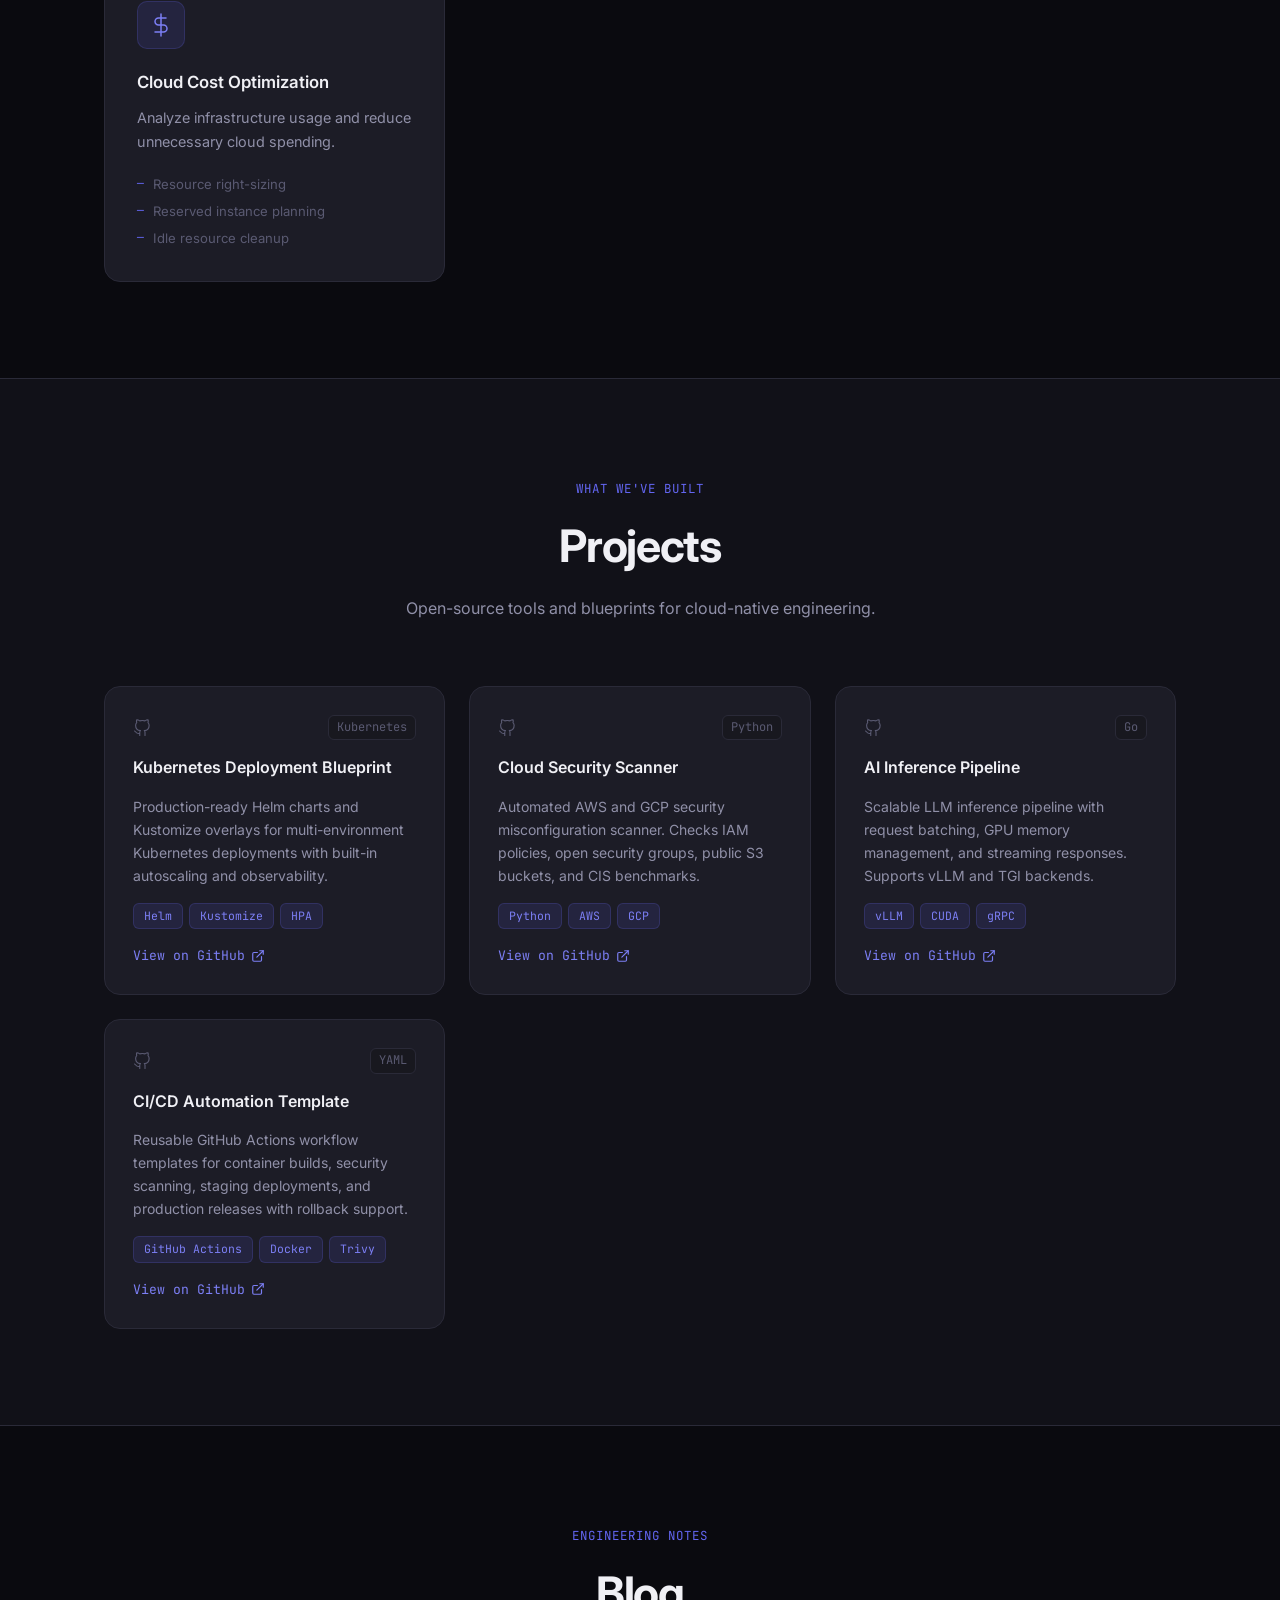
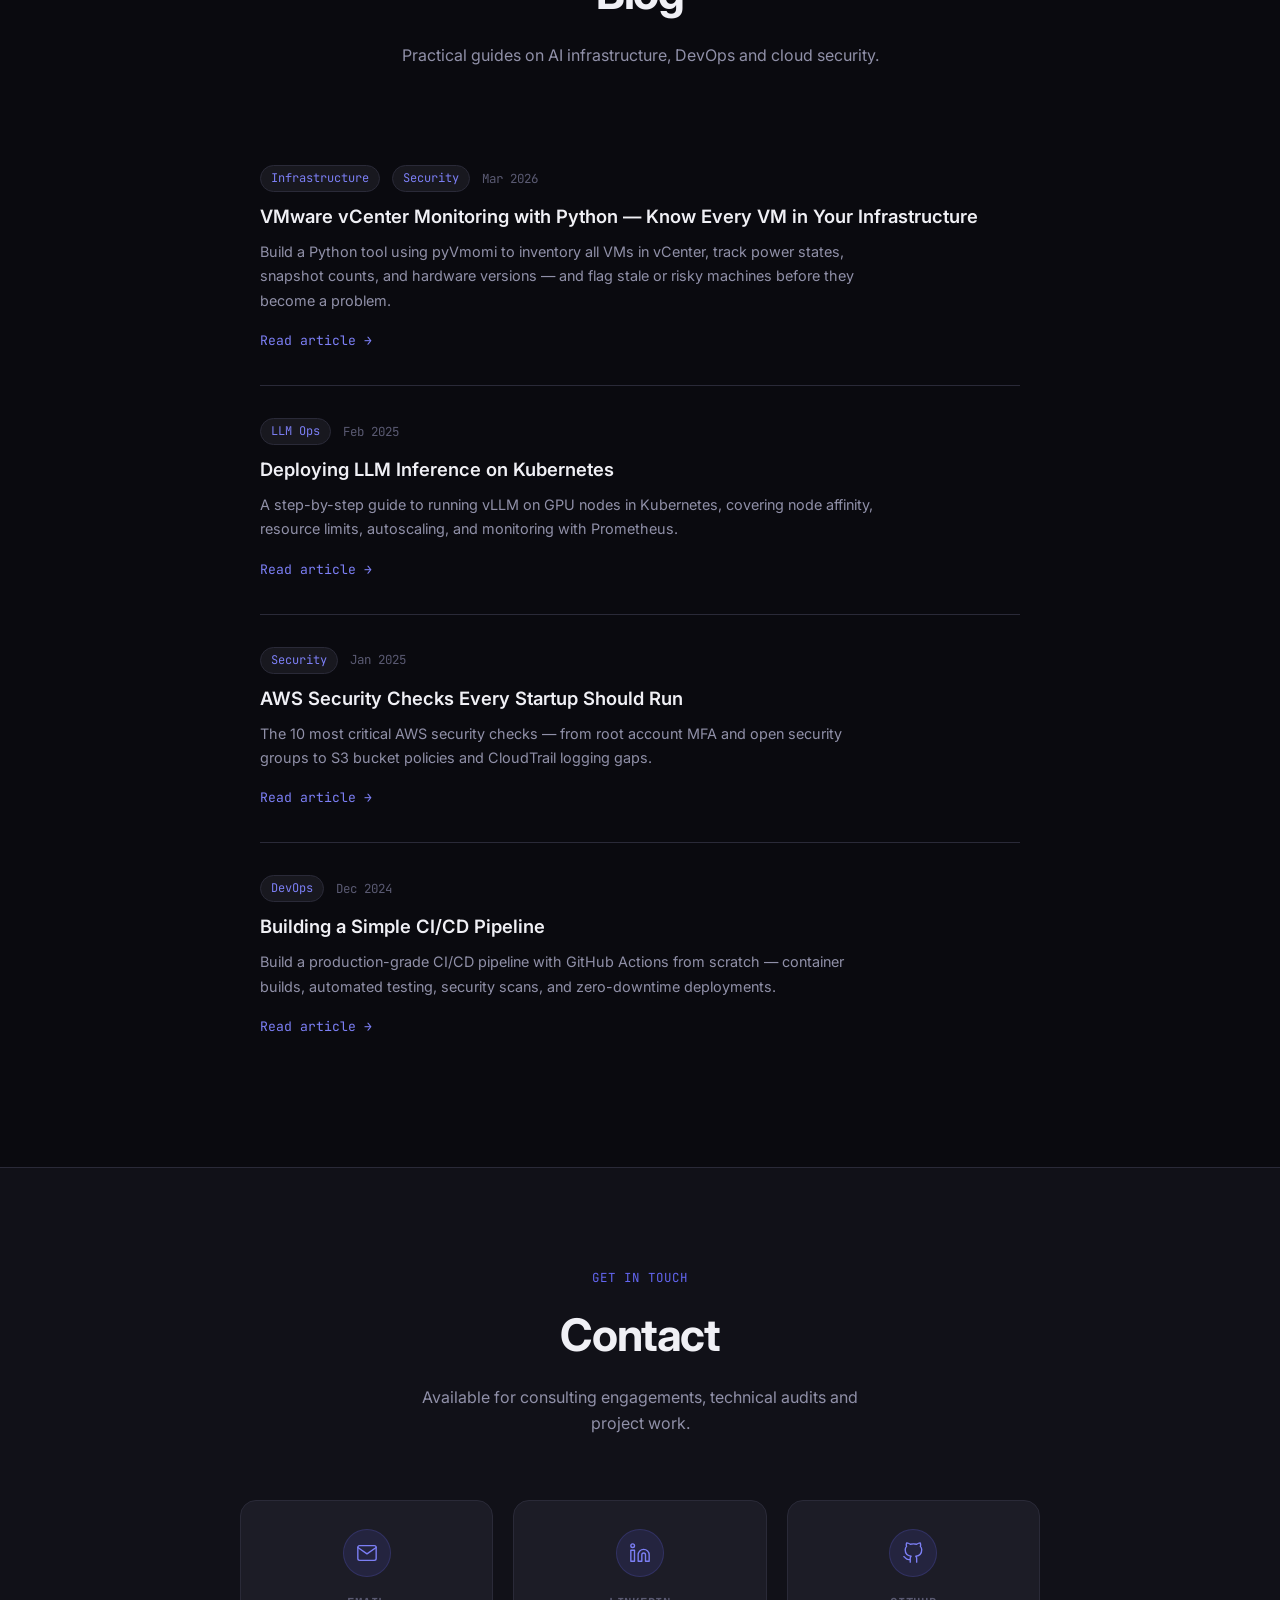
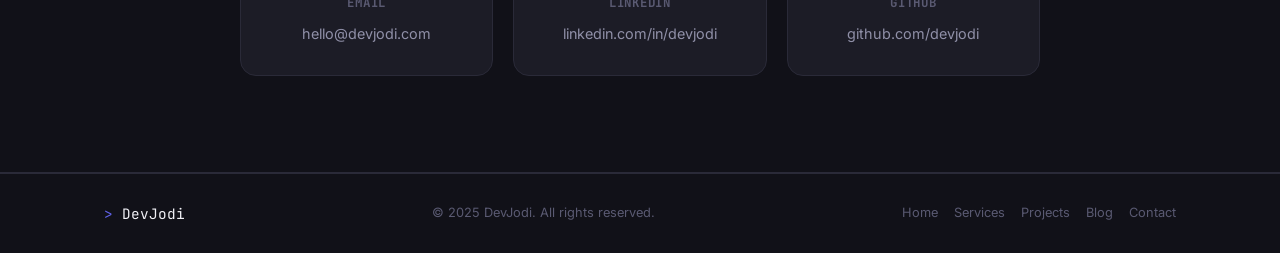
==== commit b277f6fb: "Add vCenter monitoring blog post with audit dashboard screenshot - Add blog/vmware-vcenter-monitorin" ====
--- a/index.html
+++ b/index.html
@@ -234,6 +234,19 @@
 
           <article class="blog-item">
             <div class="blog-item__meta">
+              <span class="blog-item__tag">Infrastructure</span>
+              <span class="blog-item__tag">Security</span>
+              <time class="blog-item__date">Mar 2026</time>
+            </div>
+            <h3 class="blog-item__title">
+              <a href="blog/vmware-vcenter-monitoring-python.html">VMware vCenter Monitoring with Python — Know Every VM in Your Infrastructure</a>
+            </h3>
+            <p class="blog-item__excerpt">Build a Python tool using pyVmomi to inventory all VMs in vCenter, track power states, snapshot counts, and hardware versions — and flag stale or risky machines before they become a problem.</p>
+            <a href="blog/vmware-vcenter-monitoring-python.html" class="blog-item__read">Read article →</a>
+          </article>
+
+          <article class="blog-item">
+            <div class="blog-item__meta">
               <span class="blog-item__tag">LLM Ops</span>
               <time class="blog-item__date">Feb 2025</time>
             </div>
--- a/assets/css/style.css
+++ b/assets/css/style.css
@@ -721,6 +721,234 @@
 
 .footer__nav a:hover {
   color: var(--text-primary);
+}
+
+/* ── Blog article page ────────────────────────────────────── */
+.article-hero {
+  padding: 120px 0 64px;
+  background: var(--bg-surface);
+  border-bottom: 1px solid var(--border);
+}
+
+.article-hero__back {
+  display: inline-flex;
+  align-items: center;
+  gap: 6px;
+  font-family: var(--font-mono);
+  font-size: 0.78rem;
+  color: var(--text-muted);
+  margin-bottom: 32px;
+  transition: color var(--transition);
+}
+
+.article-hero__back:hover { color: var(--accent-hover); }
+
+.article-hero__meta {
+  display: flex;
+  align-items: center;
+  gap: 12px;
+  margin-bottom: 20px;
+}
+
+.article-hero__title {
+  font-size: clamp(1.8rem, 4vw, 3rem);
+  font-weight: 700;
+  letter-spacing: -0.03em;
+  line-height: 1.2;
+  margin-bottom: 20px;
+  max-width: 760px;
+}
+
+.article-hero__desc {
+  font-size: 1.05rem;
+  color: var(--text-secondary);
+  max-width: 680px;
+  line-height: 1.7;
+}
+
+.article-body {
+  padding: 72px 0 96px;
+  max-width: 760px;
+  margin-inline: auto;
+}
+
+.article-body h2 {
+  font-size: 1.45rem;
+  font-weight: 700;
+  letter-spacing: -0.02em;
+  margin: 48px 0 16px;
+  color: var(--text-primary);
+}
+
+.article-body h3 {
+  font-size: 1.1rem;
+  font-weight: 600;
+  margin: 32px 0 12px;
+  color: var(--text-primary);
+}
+
+.article-body p {
+  font-size: 0.95rem;
+  color: var(--text-secondary);
+  line-height: 1.8;
+  margin-bottom: 20px;
+}
+
+.article-body ul, .article-body ol {
+  padding-left: 0;
+  margin-bottom: 20px;
+  display: flex;
+  flex-direction: column;
+  gap: 8px;
+}
+
+.article-body ul li, .article-body ol li {
+  font-size: 0.95rem;
+  color: var(--text-secondary);
+  line-height: 1.7;
+  padding-left: 20px;
+  position: relative;
+}
+
+.article-body ul li::before {
+  content: '─';
+  position: absolute;
+  left: 0;
+  color: var(--accent);
+  font-size: 0.7rem;
+  top: 5px;
+}
+
+.article-body ol {
+  counter-reset: item;
+  list-style: none;
+}
+
+.article-body ol li {
+  counter-increment: item;
+}
+
+.article-body ol li::before {
+  content: counter(item) ".";
+  position: absolute;
+  left: 0;
+  color: var(--accent);
+  font-family: var(--font-mono);
+  font-size: 0.78rem;
+  top: 3px;
+}
+
+.article-body strong {
+  color: var(--text-primary);
+  font-weight: 600;
+}
+
+.article-body a {
+  color: var(--accent-hover);
+  text-decoration: underline;
+  text-underline-offset: 3px;
+}
+
+.article-body a:hover { color: #fff; }
+
+.article-body pre {
+  background: var(--bg-card);
+  border: 1px solid var(--border);
+  border-radius: var(--radius-md);
+  padding: 24px;
+  overflow-x: auto;
+  margin: 24px 0;
+  position: relative;
+}
+
+.article-body pre code {
+  font-family: var(--font-mono);
+  font-size: 0.82rem;
+  color: var(--text-primary);
+  line-height: 1.7;
+  background: none;
+  padding: 0;
+  border: none;
+}
+
+.article-body code {
+  font-family: var(--font-mono);
+  font-size: 0.82rem;
+  background: var(--bg-card);
+  border: 1px solid var(--border);
+  border-radius: var(--radius-sm);
+  padding: 2px 7px;
+  color: var(--accent-hover);
+}
+
+.article-body blockquote {
+  border-left: 3px solid var(--accent);
+  padding: 16px 20px;
+  background: var(--accent-dim);
+  border-radius: 0 var(--radius-md) var(--radius-md) 0;
+  margin: 24px 0;
+}
+
+.article-body blockquote p {
+  margin-bottom: 0;
+  color: var(--text-primary);
+  font-size: 0.9rem;
+}
+
+.article-callout {
+  background: var(--bg-card);
+  border: 1px solid var(--border);
+  border-left: 3px solid var(--green);
+  border-radius: 0 var(--radius-md) var(--radius-md) 0;
+  padding: 20px 24px;
+  margin: 24px 0;
+}
+
+.article-callout--warn {
+  border-left-color: #f59e0b;
+}
+
+.article-callout p {
+  margin-bottom: 0 !important;
+  font-size: 0.88rem !important;
+  color: var(--text-secondary) !important;
+}
+
+.article-callout p strong {
+  color: var(--green);
+}
+
+.article-callout--warn p strong {
+  color: #f59e0b;
+}
+
+.article-figure {
+  margin: 2rem 0;
+  border: 1px solid var(--border);
+  border-radius: 10px;
+  overflow: hidden;
+  background: var(--bg-card);
+}
+
+.article-figure img {
+  width: 100%;
+  display: block;
+}
+
+.article-figure figcaption {
+  padding: .75rem 1rem;
+  font-size: .78rem;
+  color: var(--text-muted);
+  border-top: 1px solid var(--border);
+}
+
+.article-tags {
+  display: flex;
+  flex-wrap: wrap;
+  gap: 8px;
+  margin: 40px 0 0;
+  padding-top: 32px;
+  border-top: 1px solid var(--border);
 }
 
 /* ── Mobile ───────────────────────────────────────────────── */
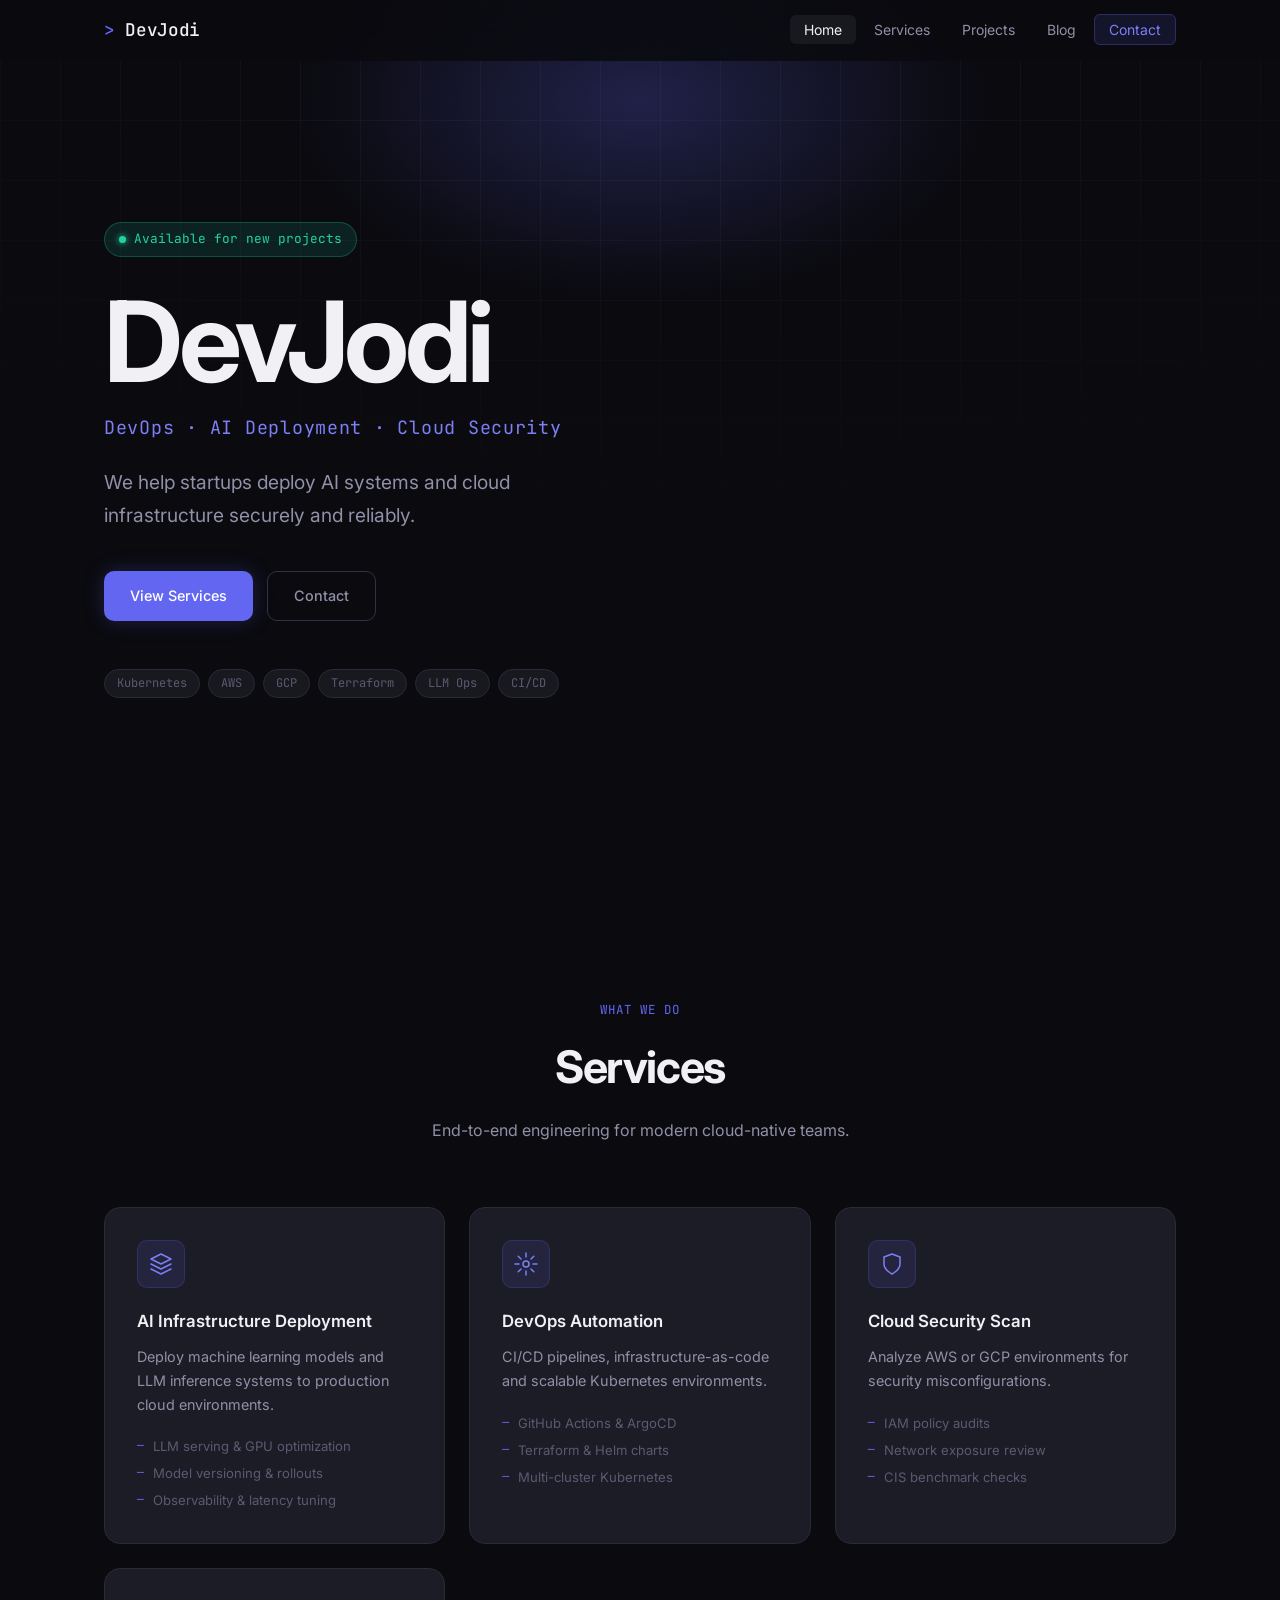
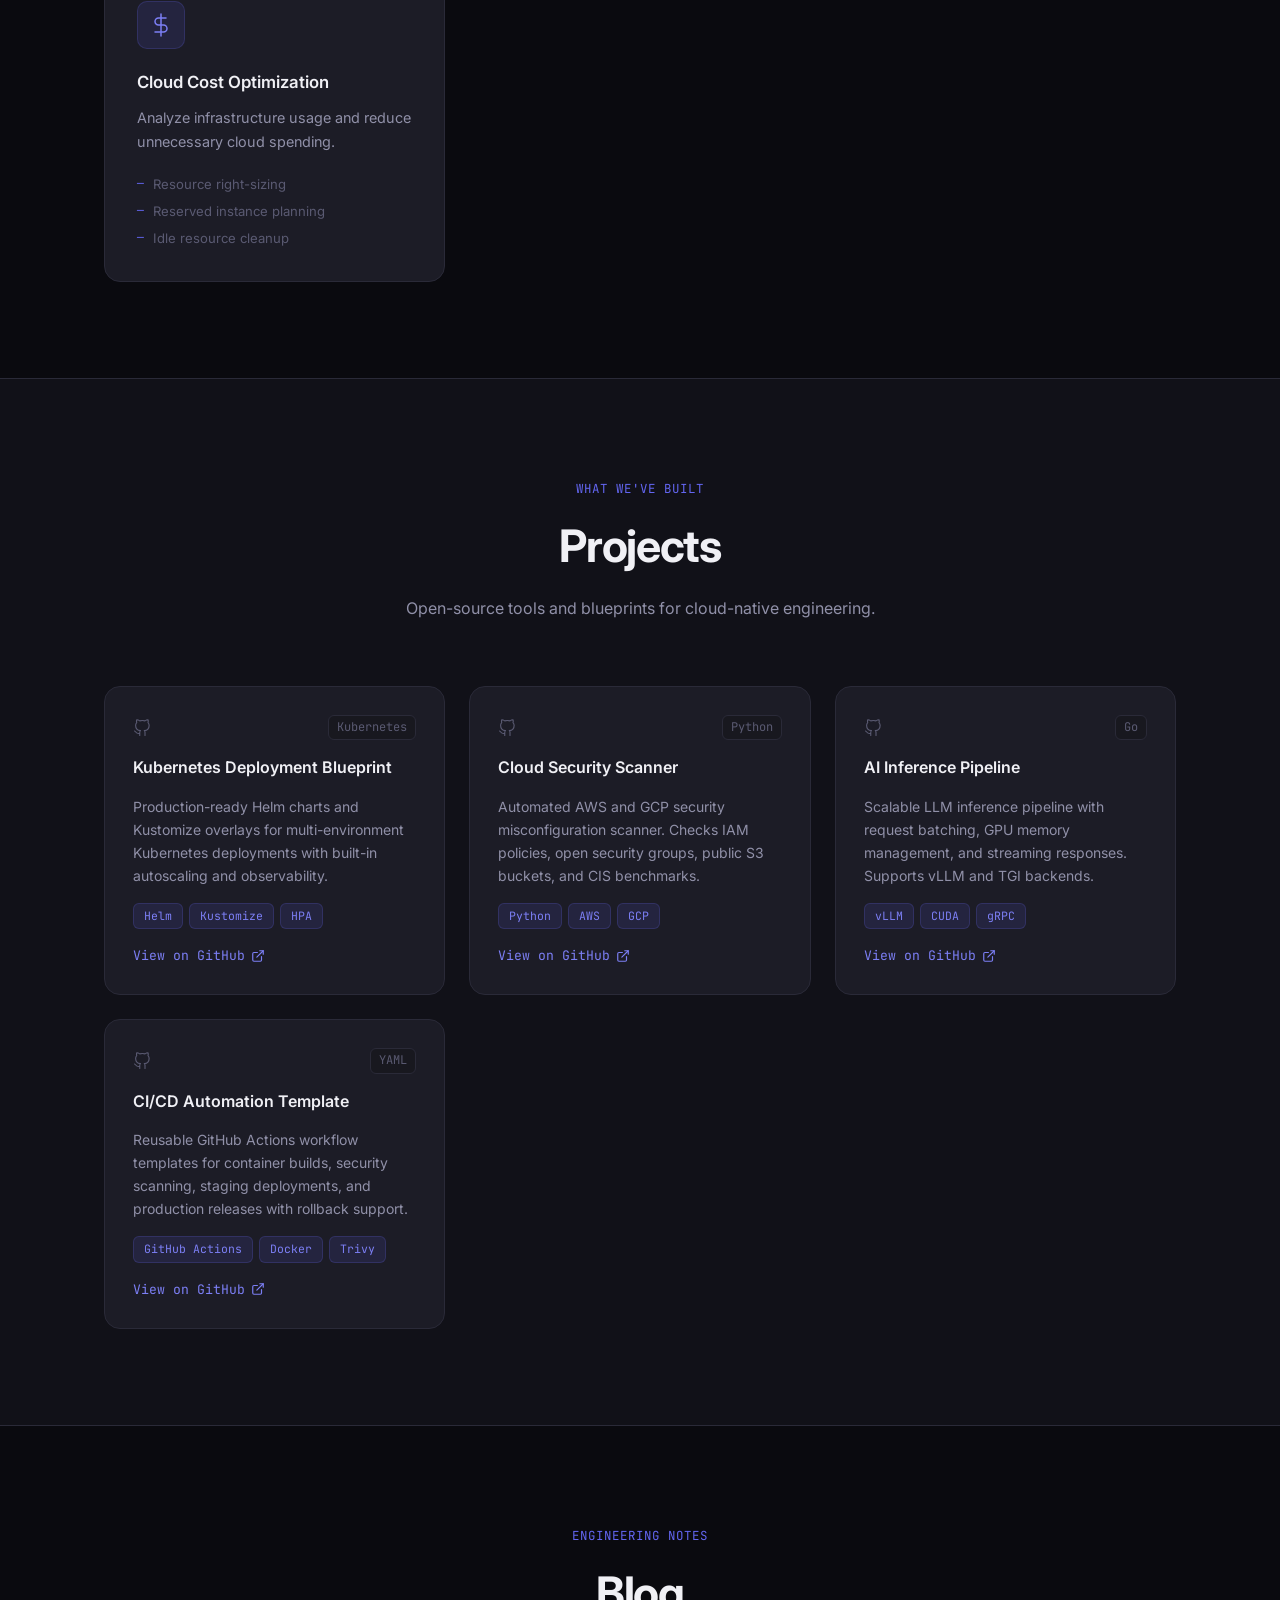
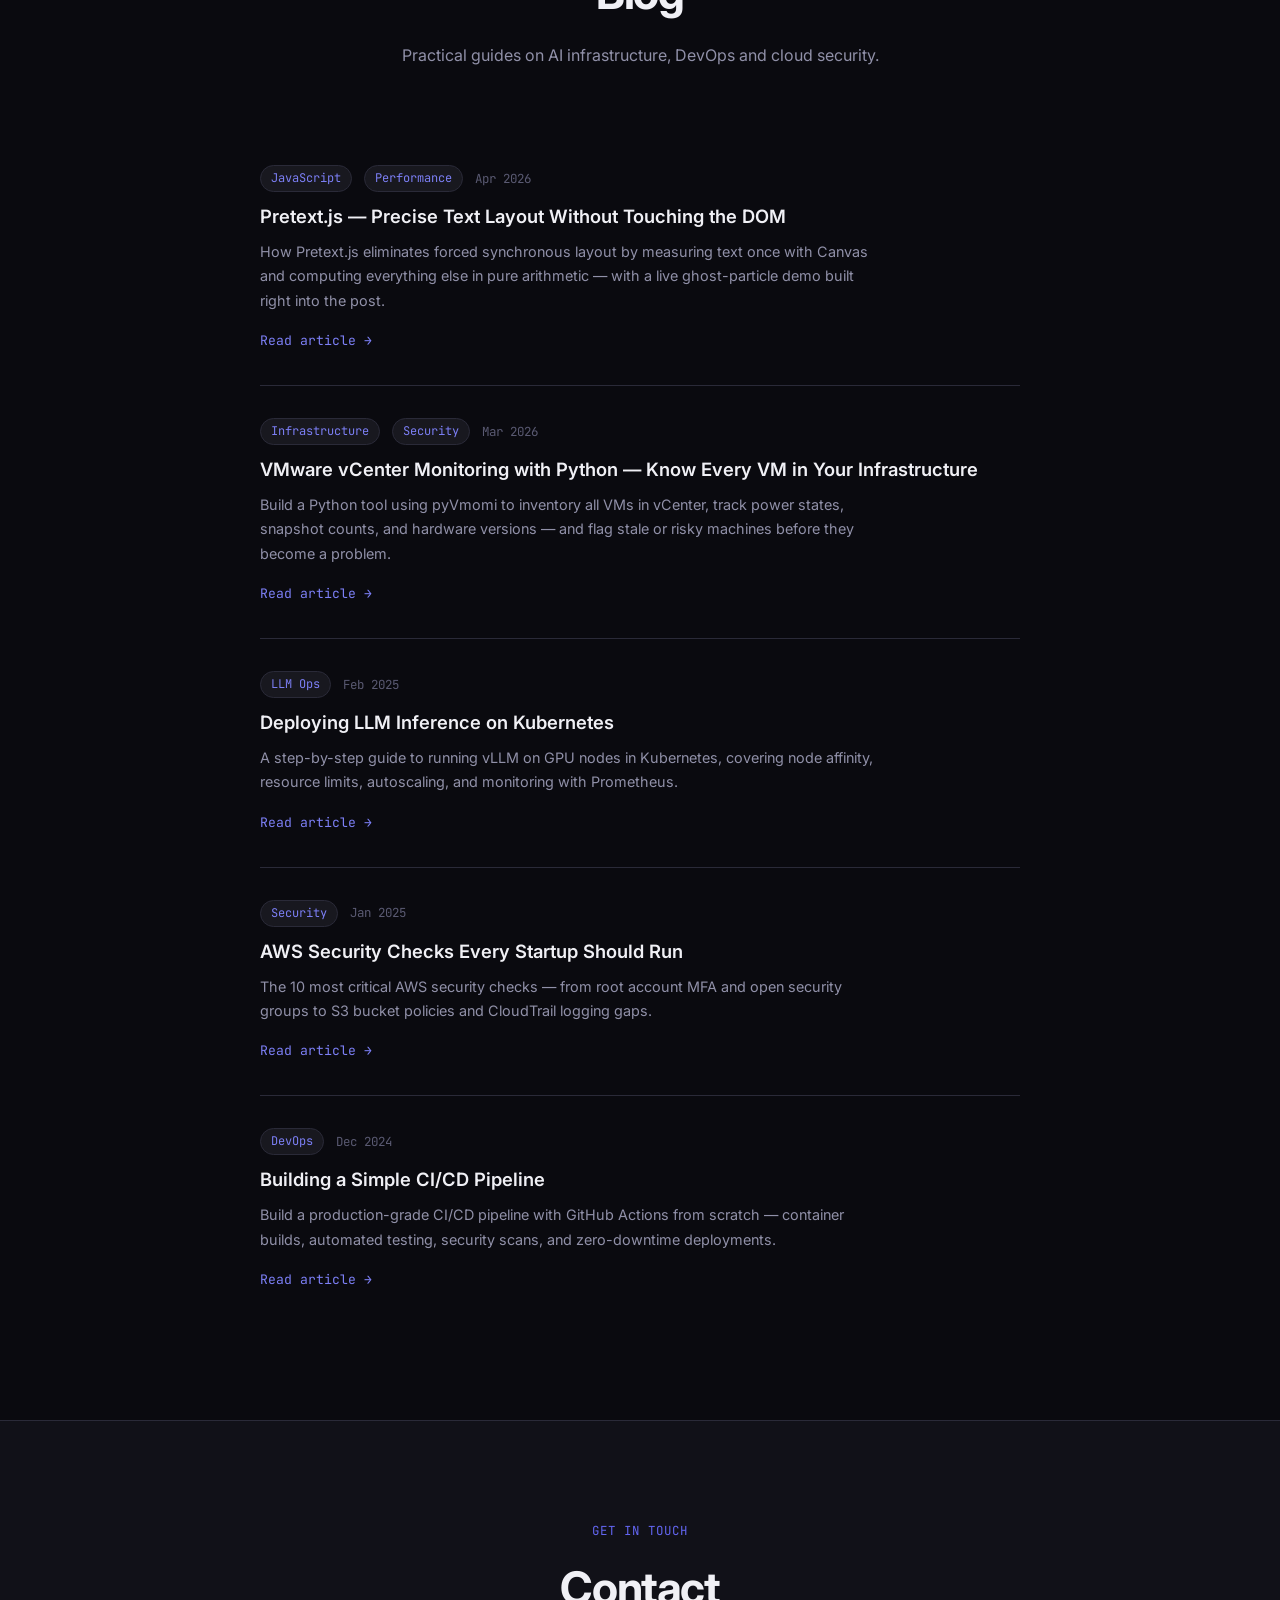
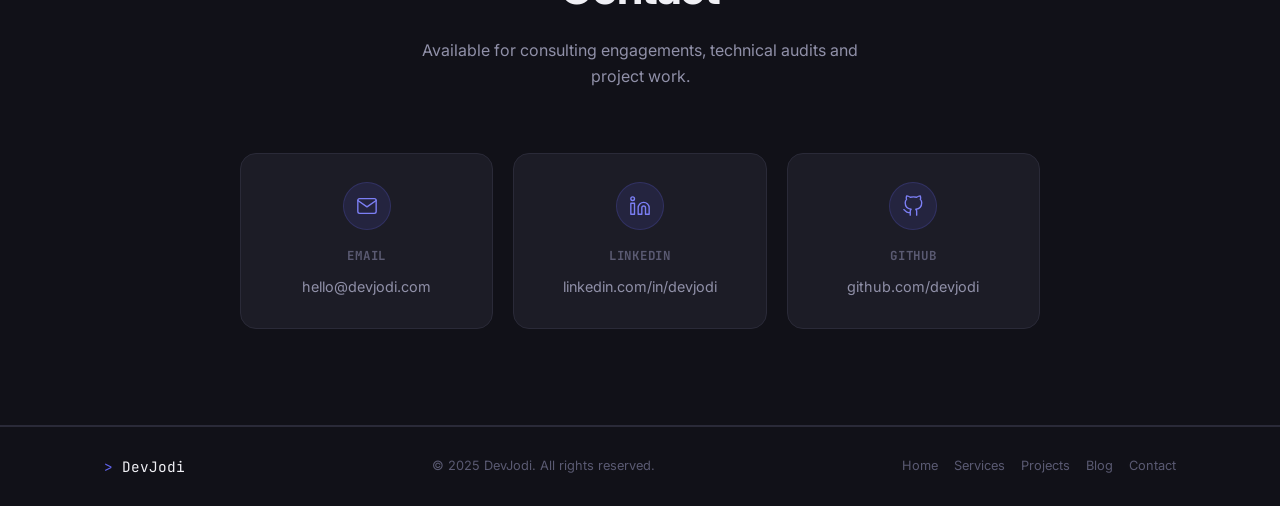
==== commit b997ee81: "add pretext.js blog post with live ghost particle demo" ====
--- a/index.html
+++ b/index.html
@@ -234,6 +234,19 @@
 
           <article class="blog-item">
             <div class="blog-item__meta">
+              <span class="blog-item__tag">JavaScript</span>
+              <span class="blog-item__tag">Performance</span>
+              <time class="blog-item__date">Apr 2026</time>
+            </div>
+            <h3 class="blog-item__title">
+              <a href="blog/pretext-js-text-layout-engine.html">Pretext.js — Precise Text Layout Without Touching the DOM</a>
+            </h3>
+            <p class="blog-item__excerpt">How Pretext.js eliminates forced synchronous layout by measuring text once with Canvas and computing everything else in pure arithmetic — with a live ghost-particle demo built right into the post.</p>
+            <a href="blog/pretext-js-text-layout-engine.html" class="blog-item__read">Read article →</a>
+          </article>
+
+          <article class="blog-item">
+            <div class="blog-item__meta">
               <span class="blog-item__tag">Infrastructure</span>
               <span class="blog-item__tag">Security</span>
               <time class="blog-item__date">Mar 2026</time>
